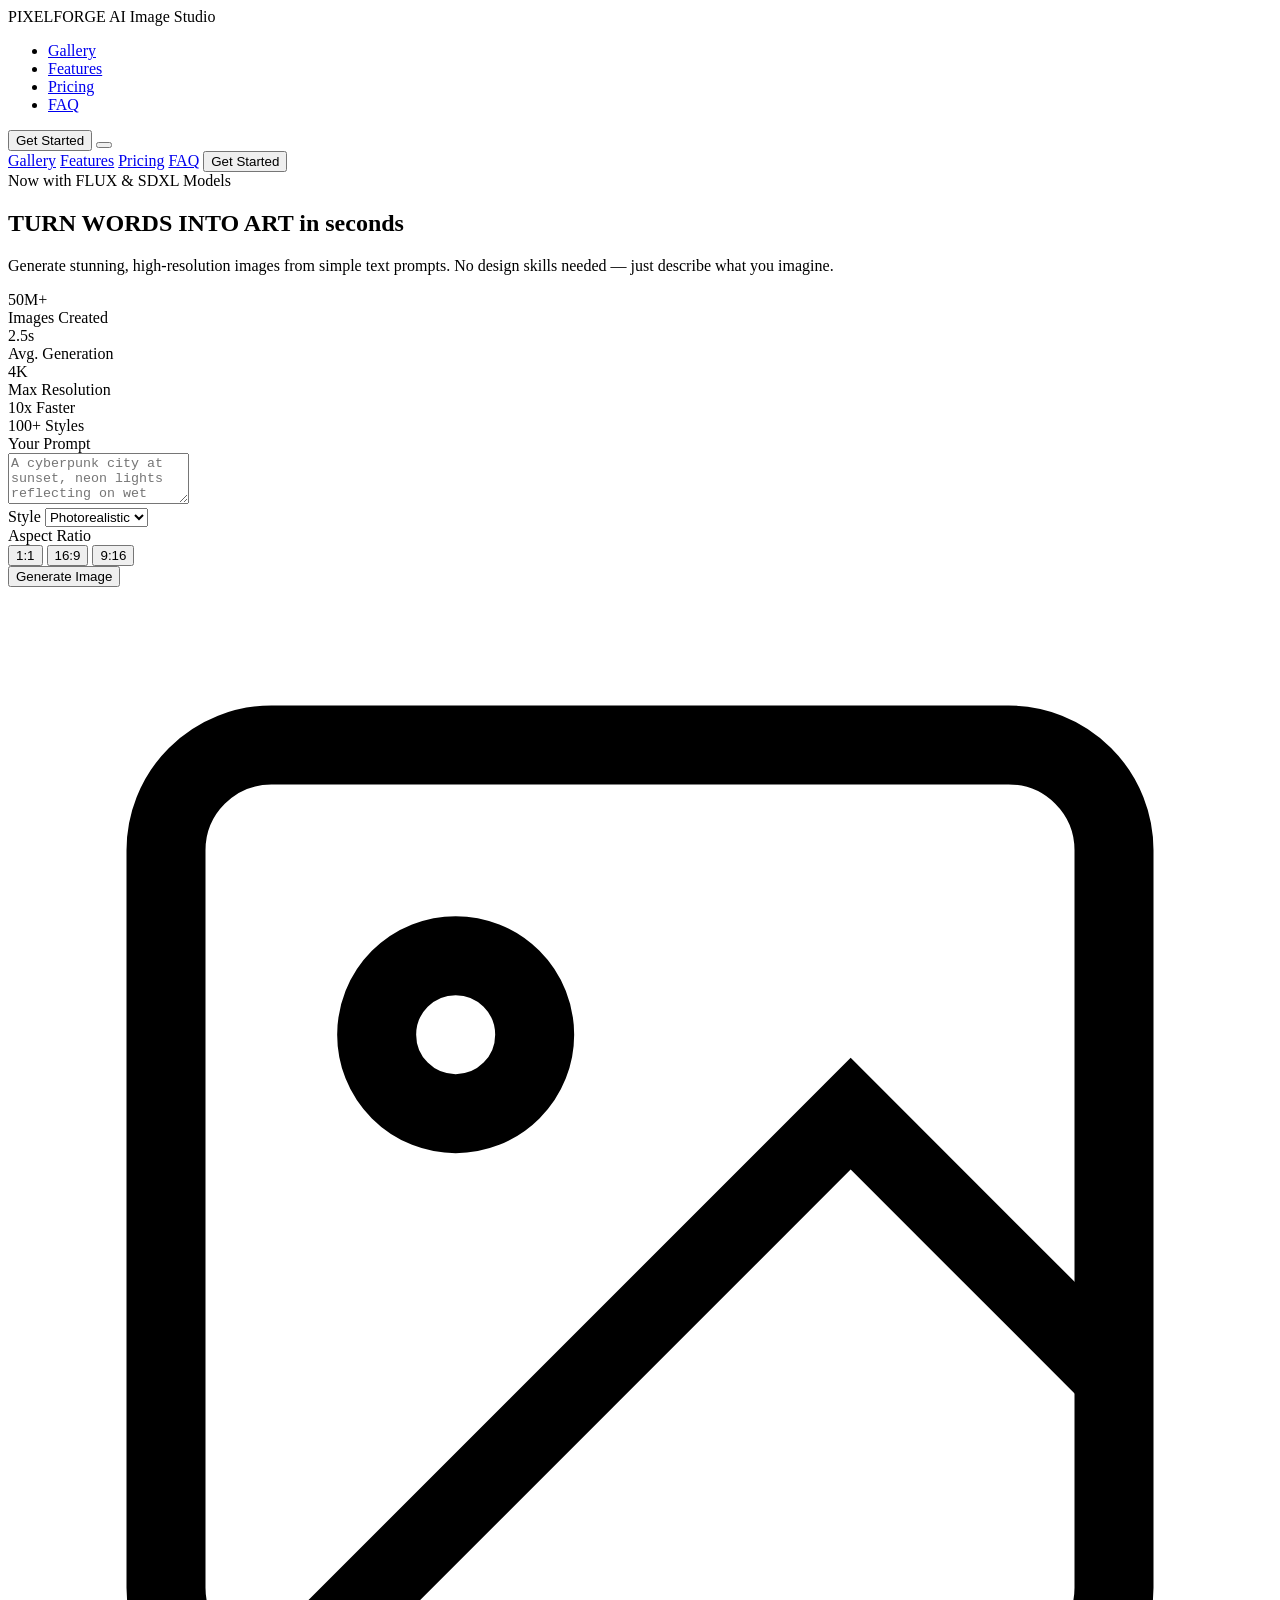
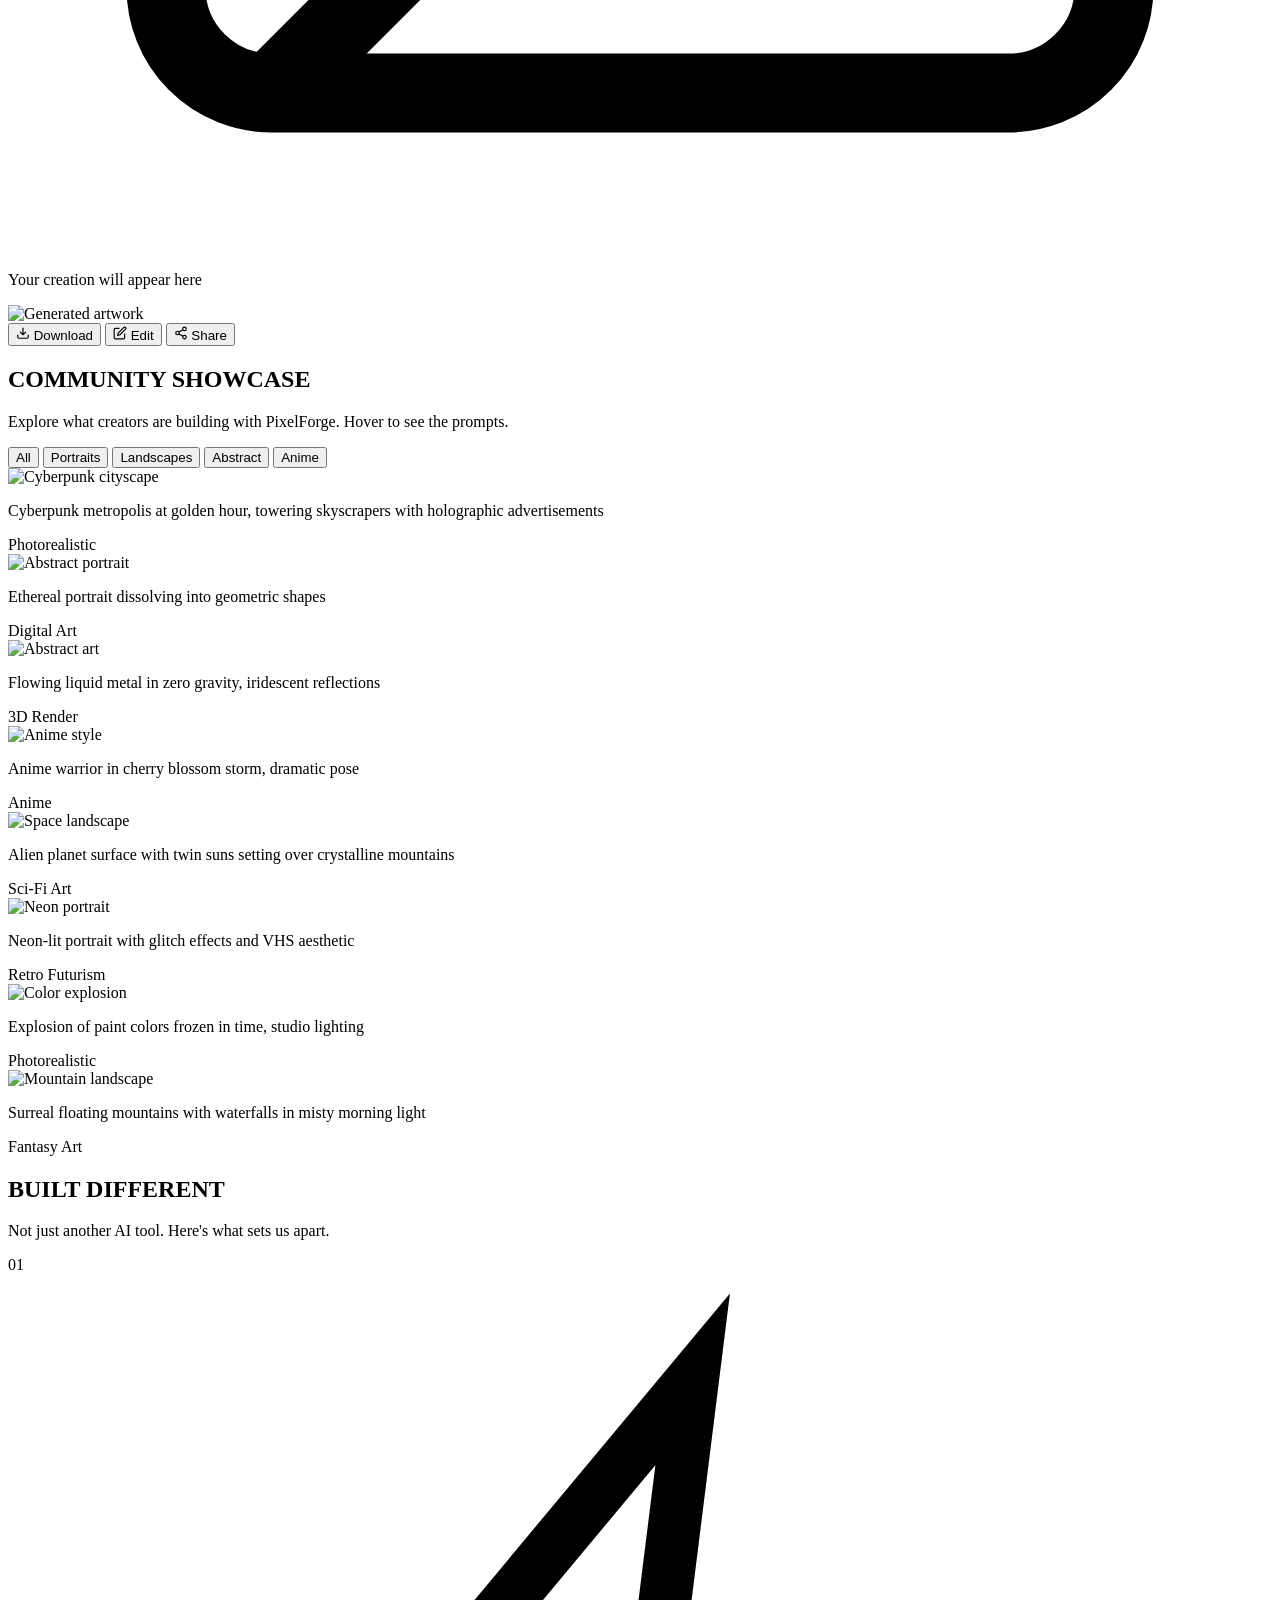
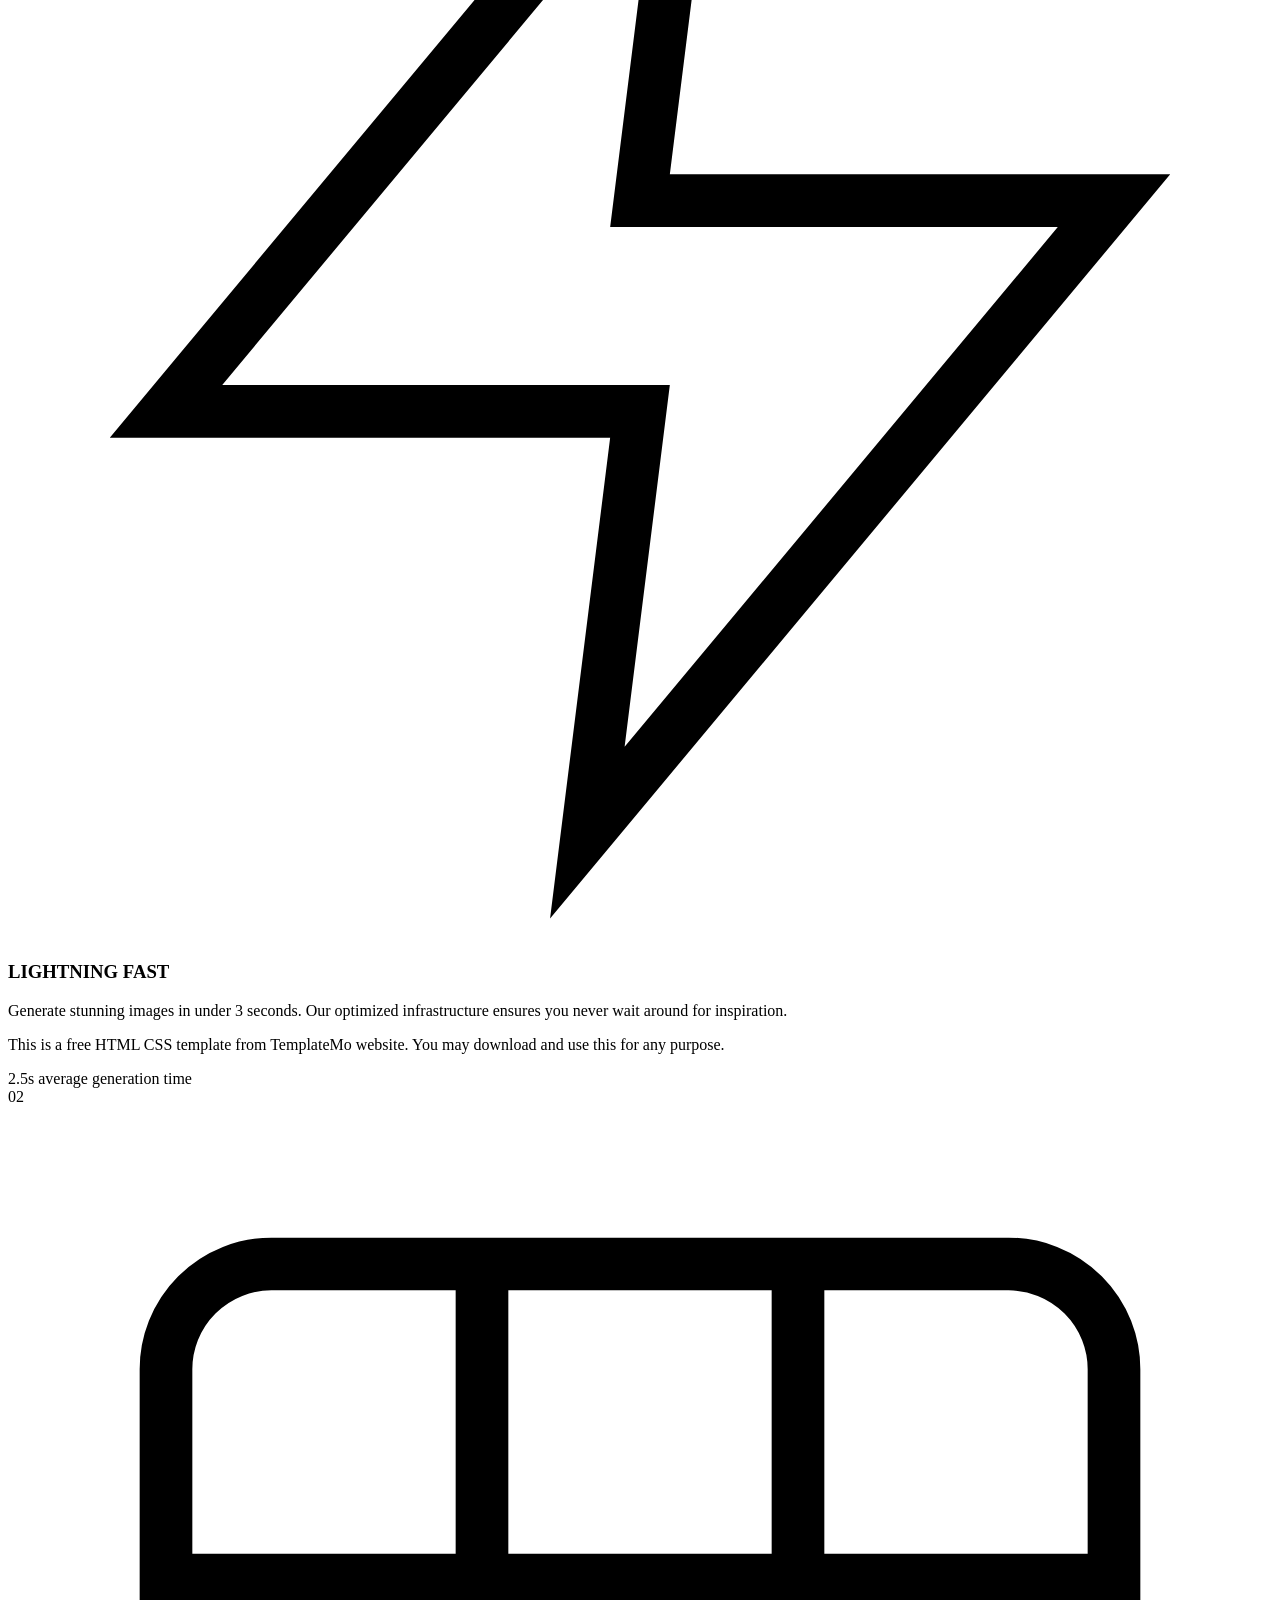
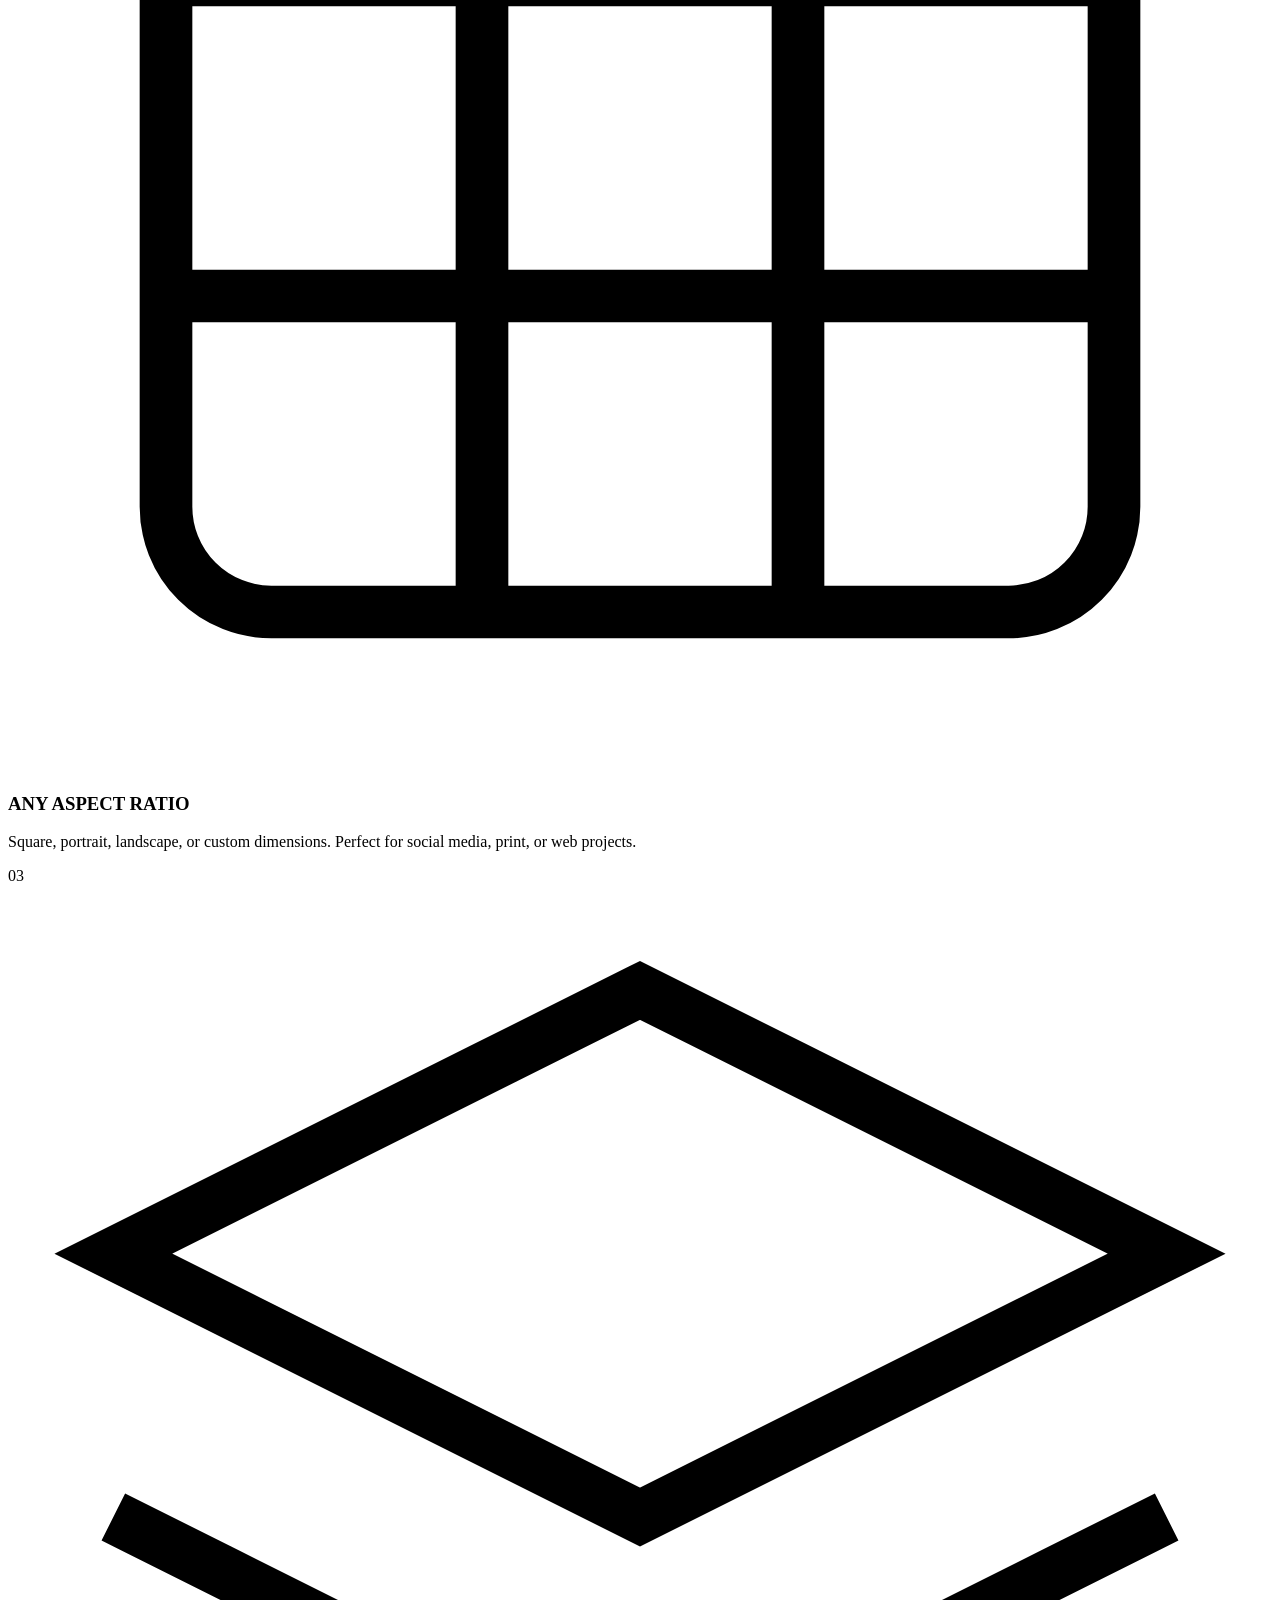
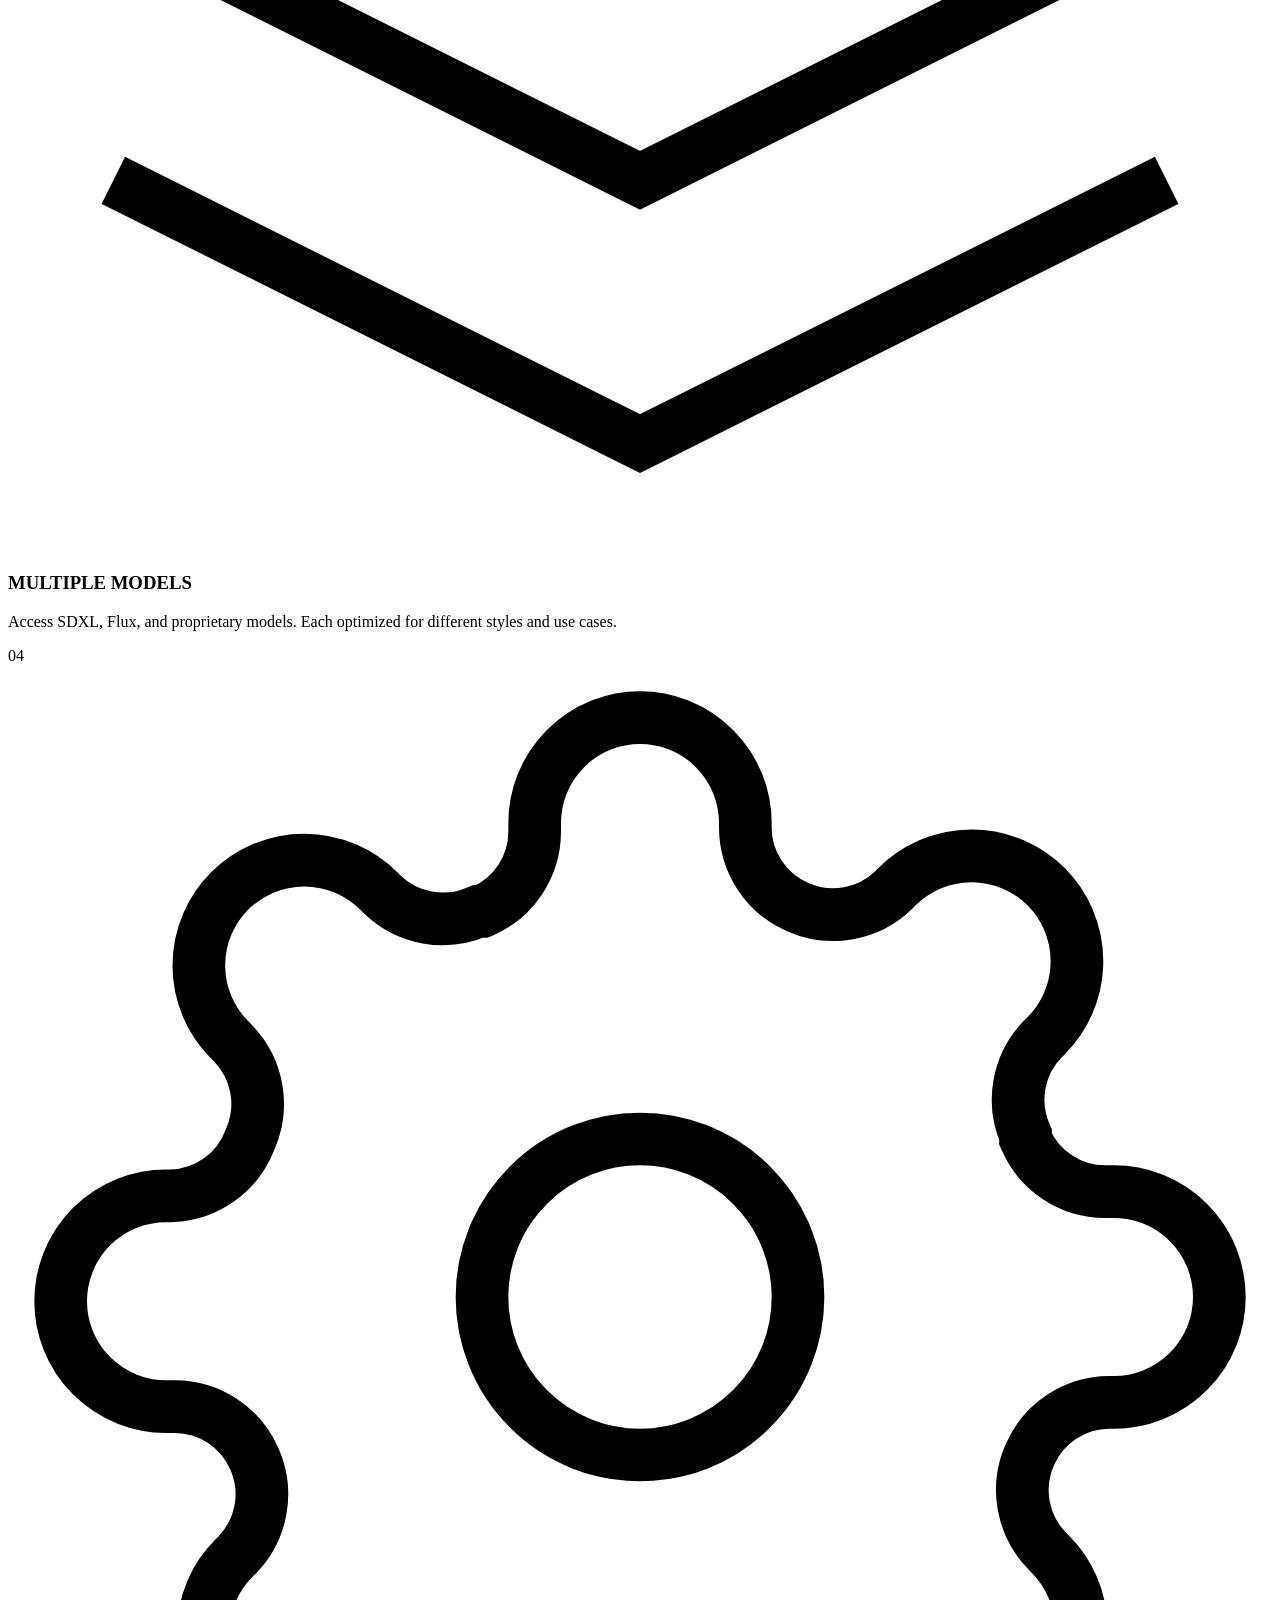
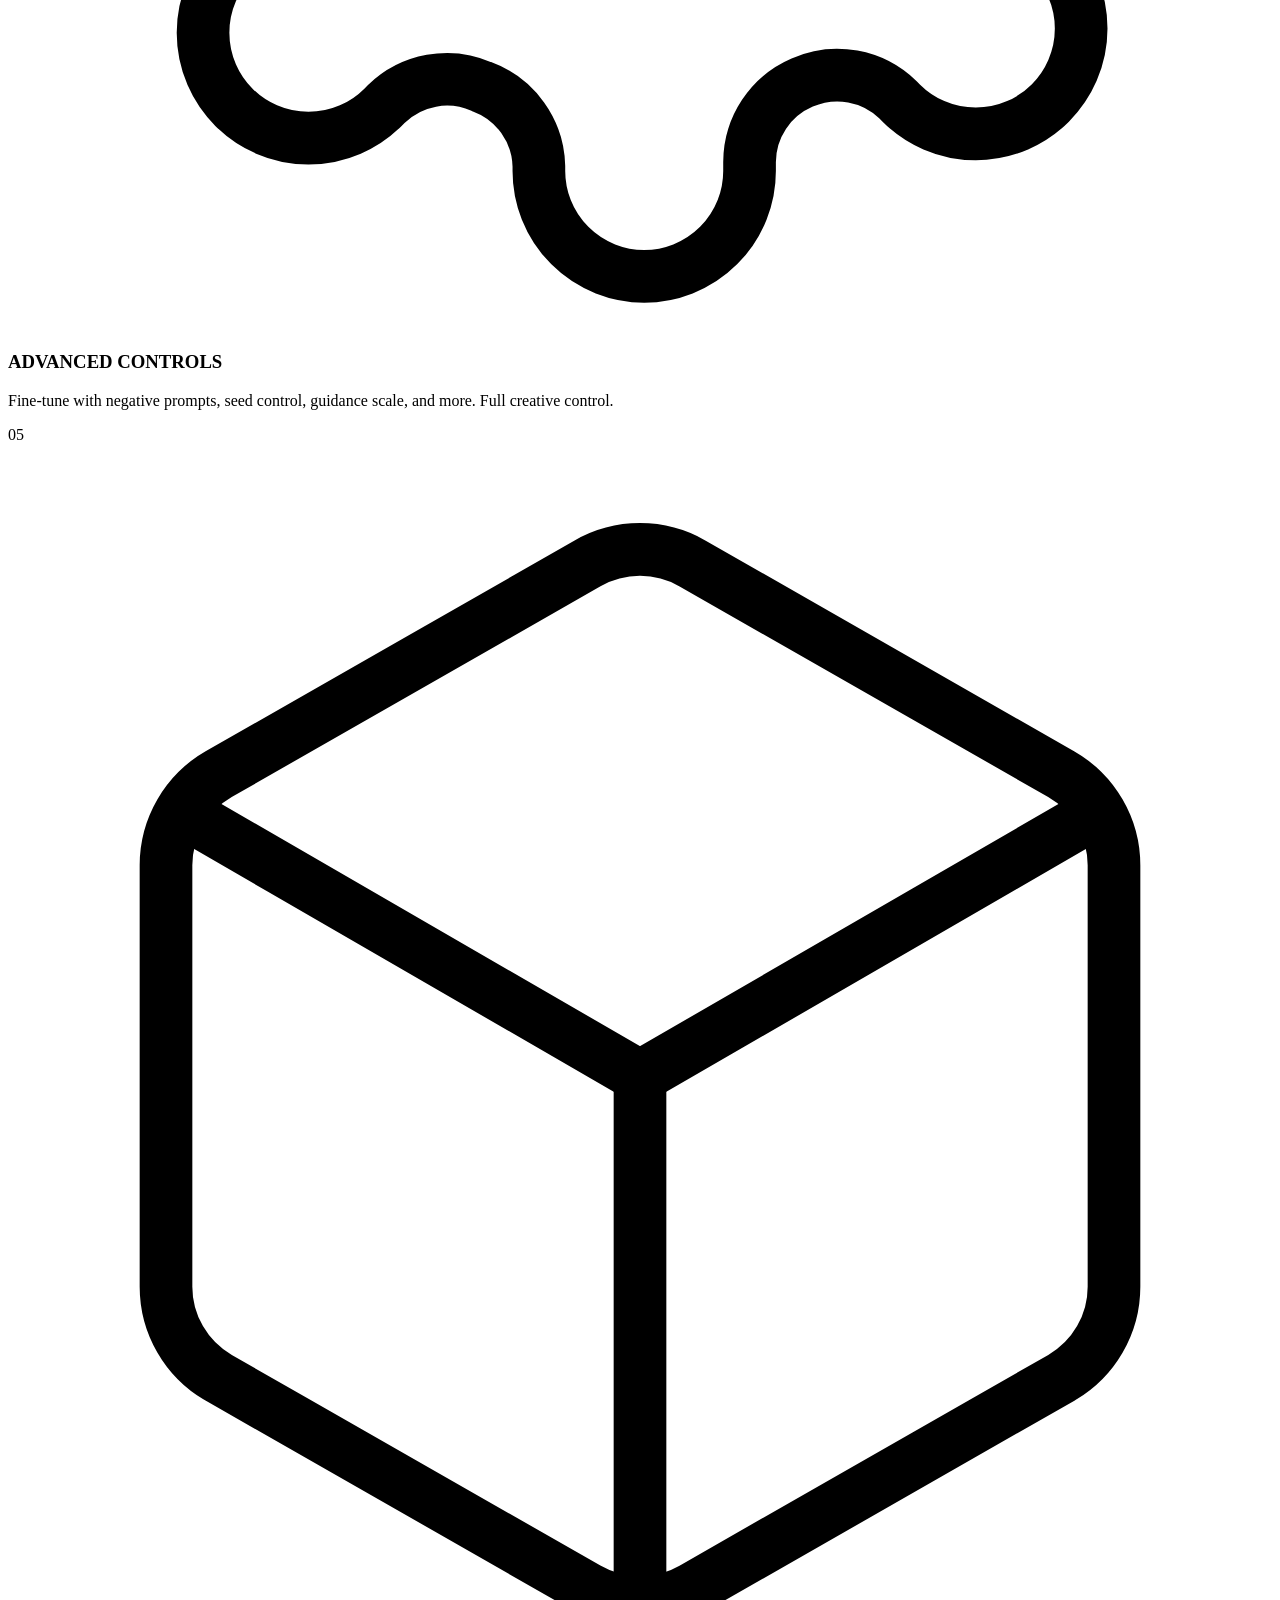
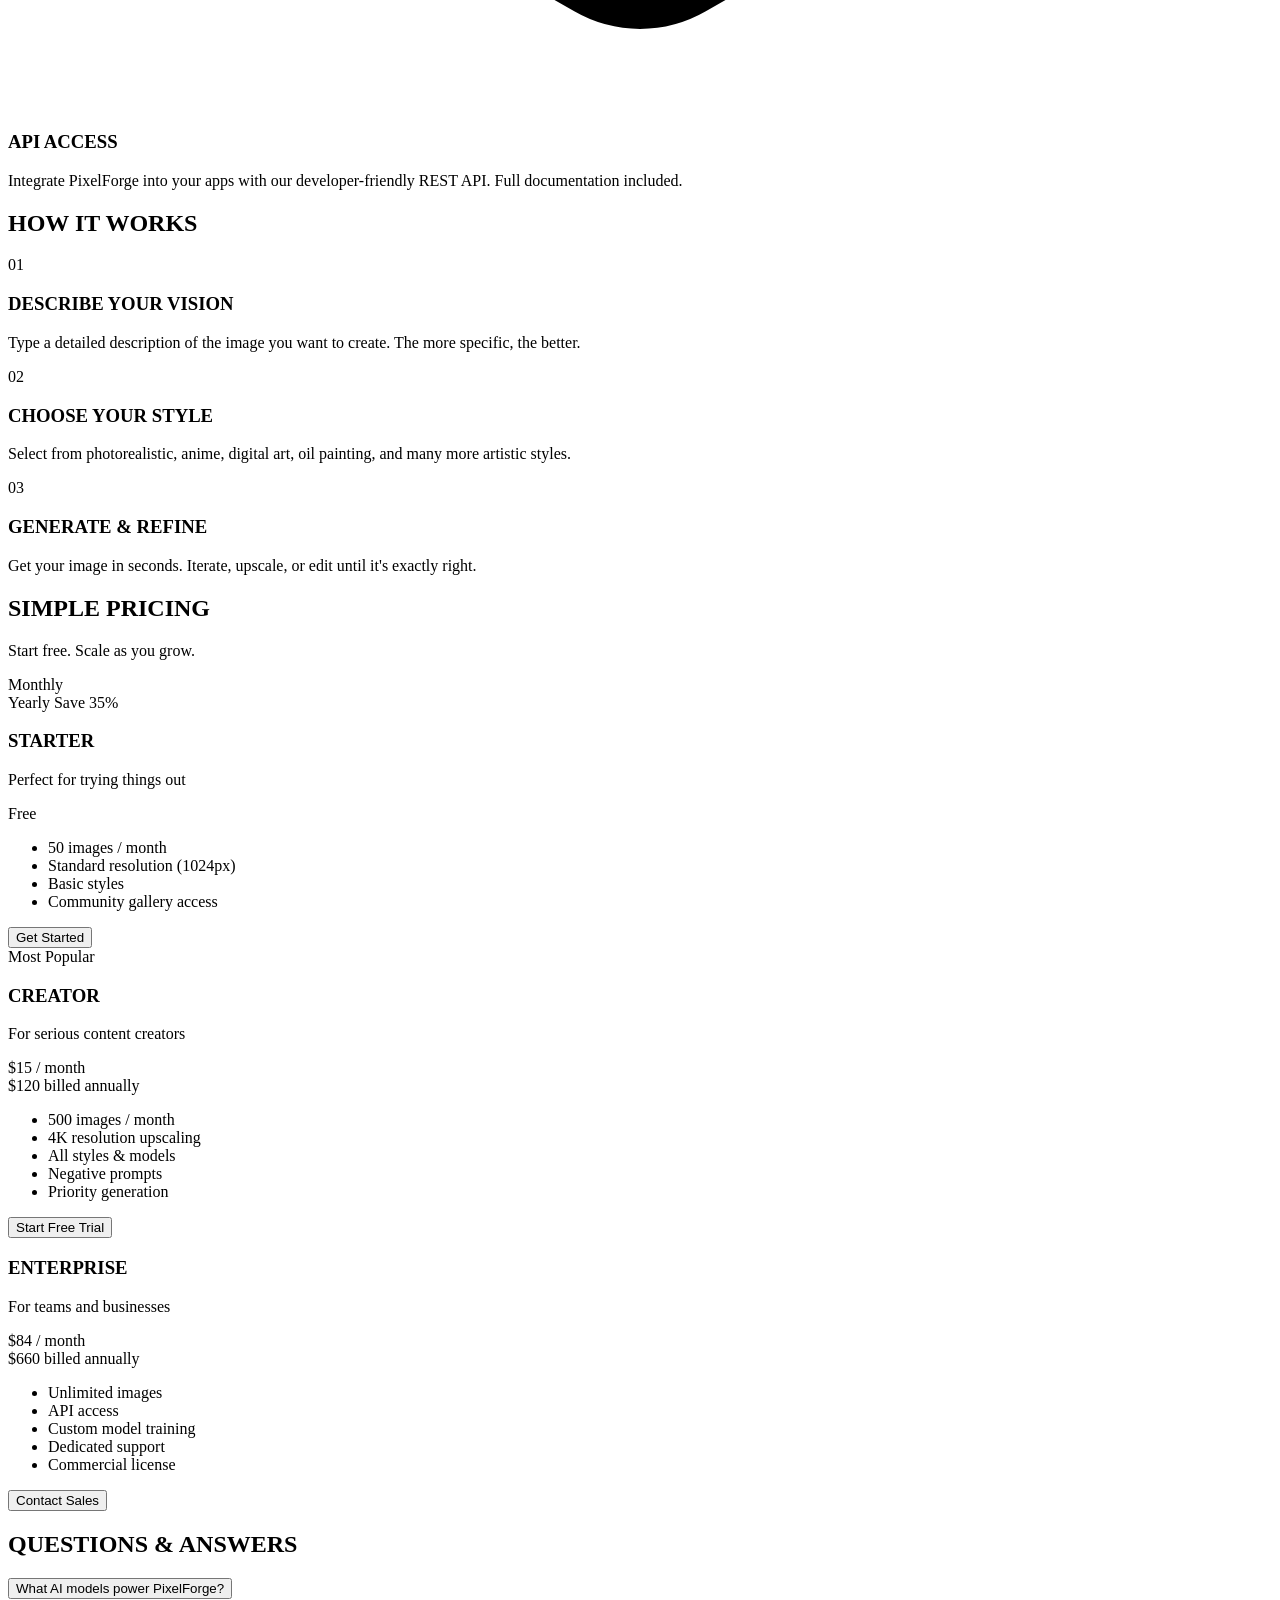
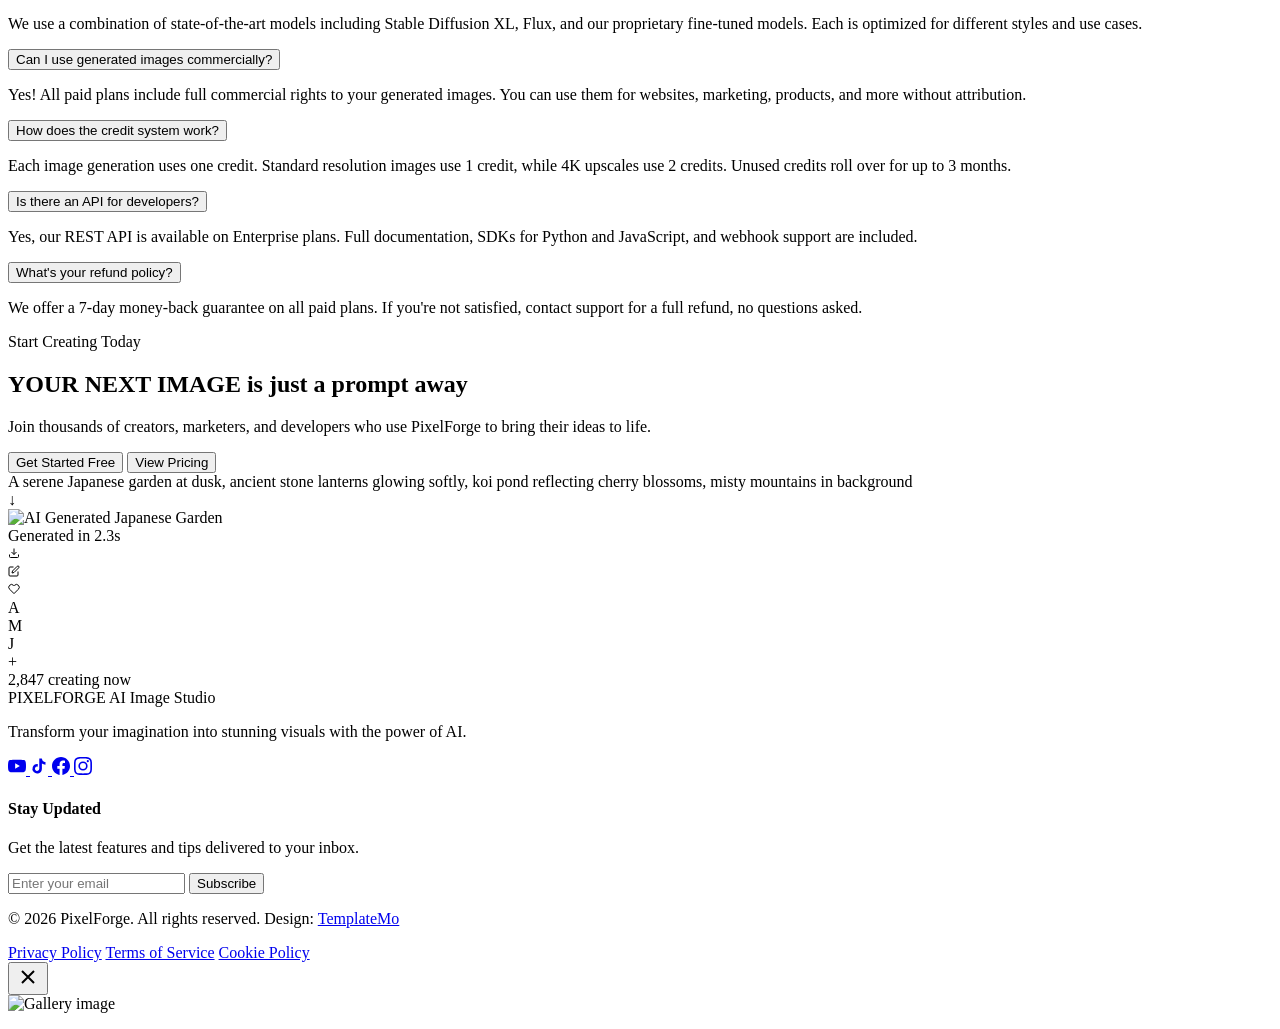
==== login/index.html @ a687678d "Add files via upload" ====
<!DOCTYPE html>
<html lang="en">
<head>
    <meta charset="UTF-8">
    <meta name="viewport" content="width=device-width, initial-scale=1.0">
    <title>PixelForge AI - Create Stunning Images from Text</title>
    <link rel="preconnect" href="https://fonts.googleapis.com">
    <link rel="preconnect" href="https://fonts.gstatic.com" crossorigin>
    <link href="https://fonts.googleapis.com/css2?family=Bebas+Neue&family=Space+Mono:wght@400;700&family=Outfit:wght@300;400;500;600&display=swap" rel="stylesheet">
    <link rel="stylesheet" href="templatemo-pixel-forge-style.css">
<!--

TemplateMo 617 Pixel Forge
https://templatemo.com/tm-617-pixel-forge

-->
</head>
<body>
    <!-- Ambient Glows -->
    <div class="ambient-glow glow-1"></div>
    <div class="ambient-glow glow-2"></div>
    <div class="ambient-glow glow-3"></div>

    <!-- Navigation -->
    <nav>
        <div class="nav-inner">
        <div class="logo">
            PIXELFORGE
            <span>AI Image Studio</span>
        </div>
        <ul class="nav-links">
            <li><a href="#gallery">Gallery</a></li>
            <li><a href="#features">Features</a></li>
            <li><a href="#pricing">Pricing</a></li>
            <li><a href="#faq">FAQ</a></li>
        </ul>
        <button class="nav-cta">Get Started</button>
        <button class="mobile-toggle" id="mobileToggle">
            <span></span>
            <span></span>
            <span></span>
        </button>
        </div>
        <div class="mobile-menu" id="mobileMenu">
            <a href="#gallery">Gallery</a>
            <a href="#features">Features</a>
            <a href="#pricing">Pricing</a>
            <a href="#faq">FAQ</a>
            <button class="nav-cta">Get Started</button>
        </div>
    </nav>

    <!-- Hero Section -->
    <section class="hero">
        <div class="hero-inner">
        <div class="hero-content">
            <div class="hero-badge">Now with FLUX & SDXL Models</div>
            <h1>
                <span class="line-1">TURN WORDS</span>
                <span class="line-2">INTO ART</span>
                <span class="line-3">in seconds</span>
            </h1>
            <p class="hero-desc">Generate stunning, high-resolution images from simple text prompts. No design skills needed — just describe what you imagine.</p>
            
            <div class="hero-stats">
                <div class="stat">
                    <div class="stat-value">50M+</div>
                    <div class="stat-label">Images Created</div>
                </div>
                <div class="stat">
                    <div class="stat-value">2.5s</div>
                    <div class="stat-label">Avg. Generation</div>
                </div>
                <div class="stat">
                    <div class="stat-value">4K</div>
                    <div class="stat-label">Max Resolution</div>
                </div>
            </div>
        </div>

        <div class="hero-demo">
            <div class="floating-badge badge-1">10x Faster</div>
            <div class="floating-badge badge-2">100+ Styles</div>
            
            <div class="demo-container">
                <div class="demo-header">
                    <div class="demo-dot"></div>
                    <div class="demo-dot"></div>
                    <div class="demo-dot"></div>
                </div>

                <div class="prompt-area">
                    <div class="prompt-label">Your Prompt</div>
                    <textarea class="prompt-input" rows="3" placeholder="A cyberpunk city at sunset, neon lights reflecting on wet streets, cinematic lighting..."></textarea>
                </div>

                <div class="demo-controls">
                    <div class="control-group">
                        <label class="control-label">Style</label>
                        <select class="control-select">
                            <option>Photorealistic</option>
                            <option>Digital Art</option>
                            <option>Anime</option>
                            <option>Oil Painting</option>
                            <option>3D Render</option>
                            <option>Watercolor</option>
                        </select>
                    </div>
                    <div class="control-group">
                        <label class="control-label">Aspect Ratio</label>
                        <div class="aspect-ratios">
                            <button class="aspect-btn active">1:1</button>
                            <button class="aspect-btn">16:9</button>
                            <button class="aspect-btn">9:16</button>
                        </div>
                    </div>
                </div>

                <button class="generate-btn" id="generateBtn">
                    <span class="btn-text">Generate Image</span>
                    <div class="loader"></div>
                </button>

                <div class="output-area">
                    <div class="output-placeholder" id="outputPlaceholder">
                        <svg viewBox="0 0 24 24" fill="none" stroke="currentColor" stroke-width="1.5">
                            <rect x="3" y="3" width="18" height="18" rx="2"/>
                            <circle cx="8.5" cy="8.5" r="1.5"/>
                            <path d="M21 15l-5-5L5 21"/>
                        </svg>
                        <p>Your creation will appear here</p>
                    </div>
                    <img class="generated-image" id="generatedImage" src="" alt="Generated artwork">
                    <div class="image-actions" id="imageActions">
                        <button class="action-btn">
                            <svg width="14" height="14" viewBox="0 0 24 24" fill="none" stroke="currentColor" stroke-width="2"><path d="M21 15v4a2 2 0 01-2 2H5a2 2 0 01-2-2v-4M7 10l5 5 5-5M12 15V3"/></svg>
                            Download
                        </button>
                        <button class="action-btn">
                            <svg width="14" height="14" viewBox="0 0 24 24" fill="none" stroke="currentColor" stroke-width="2"><path d="M11 4H4a2 2 0 00-2 2v14a2 2 0 002 2h14a2 2 0 002-2v-7M18.5 2.5a2.121 2.121 0 013 3L12 15l-4 1 1-4 9.5-9.5z"/></svg>
                            Edit
                        </button>
                        <button class="action-btn">
                            <svg width="14" height="14" viewBox="0 0 24 24" fill="none" stroke="currentColor" stroke-width="2"><circle cx="18" cy="5" r="3"/><circle cx="6" cy="12" r="3"/><circle cx="18" cy="19" r="3"/><path d="M8.59 13.51l6.83 3.98M15.41 6.51l-6.82 3.98"/></svg>
                            Share
                        </button>
                    </div>
                </div>
            </div>
        </div>
        </div>
    </section>

    <!-- Gallery Section -->
    <section class="gallery-section" id="gallery">
        <div class="gallery-inner">
        <div class="section-header">
            <div>
                <h2 class="section-title">COMMUNITY <span>SHOWCASE</span></h2>
                <p class="section-subtitle">Explore what creators are building with PixelForge. Hover to see the prompts.</p>
            </div>
            <div class="filter-tabs">
                <button class="filter-tab active" data-filter="all">All</button>
                <button class="filter-tab" data-filter="portrait">Portraits</button>
                <button class="filter-tab" data-filter="landscape">Landscapes</button>
                <button class="filter-tab" data-filter="abstract">Abstract</button>
                <button class="filter-tab" data-filter="anime">Anime</button>
            </div>
        </div>

        <div class="bento-gallery">
            <div class="gallery-item" data-category="landscape">
                <img src="images/tm-pixel-forge-01.jpg" alt="Cyberpunk cityscape">
                <div class="item-info">
                    <p class="item-prompt">Cyberpunk metropolis at golden hour, towering skyscrapers with holographic advertisements</p>
                    <span class="item-style">Photorealistic</span>
                </div>
            </div>
            <div class="gallery-item" data-category="portrait">
                <img src="images/tm-pixel-forge-02.jpg" alt="Abstract portrait">
                <div class="item-info">
                    <p class="item-prompt">Ethereal portrait dissolving into geometric shapes</p>
                    <span class="item-style">Digital Art</span>
                </div>
            </div>
            <div class="gallery-item" data-category="abstract">
                <img src="images/tm-pixel-forge-03.jpg" alt="Abstract art">
                <div class="item-info">
                    <p class="item-prompt">Flowing liquid metal in zero gravity, iridescent reflections</p>
                    <span class="item-style">3D Render</span>
                </div>
            </div>
            <div class="gallery-item" data-category="anime">
                <img src="images/tm-pixel-forge-04.jpg" alt="Anime style">
                <div class="item-info">
                    <p class="item-prompt">Anime warrior in cherry blossom storm, dramatic pose</p>
                    <span class="item-style">Anime</span>
                </div>
            </div>
            <div class="gallery-item" data-category="landscape">
                <img src="images/tm-pixel-forge-05.jpg" alt="Space landscape">
                <div class="item-info">
                    <p class="item-prompt">Alien planet surface with twin suns setting over crystalline mountains</p>
                    <span class="item-style">Sci-Fi Art</span>
                </div>
            </div>
            <div class="gallery-item" data-category="portrait">
                <img src="images/tm-pixel-forge-06.jpg" alt="Neon portrait">
                <div class="item-info">
                    <p class="item-prompt">Neon-lit portrait with glitch effects and VHS aesthetic</p>
                    <span class="item-style">Retro Futurism</span>
                </div>
            </div>
            <div class="gallery-item" data-category="abstract">
                <img src="images/tm-pixel-forge-07.jpg" alt="Color explosion">
                <div class="item-info">
                    <p class="item-prompt">Explosion of paint colors frozen in time, studio lighting</p>
                    <span class="item-style">Photorealistic</span>
                </div>
            </div>
            <div class="gallery-item" data-category="landscape">
                <img src="images/tm-pixel-forge-08.jpg" alt="Mountain landscape">
                <div class="item-info">
                    <p class="item-prompt">Surreal floating mountains with waterfalls in misty morning light</p>
                    <span class="item-style">Fantasy Art</span>
                </div>
            </div>
        </div>
        </div>
    </section>

    <!-- Features Section -->
    <section class="features-section" id="features">
        <div class="features-inner">
        <div class="features-header">
            <h2 class="section-title">BUILT <span>DIFFERENT</span></h2>
            <p class="section-subtitle">Not just another AI tool. Here's what sets us apart.</p>
        </div>

        <div class="features-grid">
            <div class="feature-card highlight">
                <span class="feature-number">01</span>
                <div class="feature-icon">
                    <svg viewBox="0 0 24 24" fill="none" stroke="currentColor"><polygon points="13 2 3 14 12 14 11 22 21 10 12 10 13 2"/></svg>
                </div>
                <h3 class="feature-title">LIGHTNING FAST</h3>
                <p class="feature-desc">Generate stunning images in under 3 seconds. Our optimized infrastructure ensures you never wait around for inspiration.</p>
                <p class="feature-desc">This is a free HTML CSS template from TemplateMo website. You may download and use this for any purpose.</p>
                <div class="feature-stat">
                    <span class="feature-stat-value">2.5s</span>
                    <span class="feature-stat-label">average generation time</span>
                </div>
            </div>

            <div class="feature-card">
                <span class="feature-number">02</span>
                <div class="feature-icon">
                    <svg viewBox="0 0 24 24" fill="none" stroke="currentColor"><rect x="3" y="3" width="18" height="18" rx="2"/><path d="M9 3v18M15 3v18M3 9h18M3 15h18"/></svg>
                </div>
                <h3 class="feature-title">ANY ASPECT RATIO</h3>
                <p class="feature-desc">Square, portrait, landscape, or custom dimensions. Perfect for social media, print, or web projects.</p>
            </div>

            <div class="feature-card">
                <span class="feature-number">03</span>
                <div class="feature-icon">
                    <svg viewBox="0 0 24 24" fill="none" stroke="currentColor"><path d="M12 2L2 7l10 5 10-5-10-5zM2 17l10 5 10-5M2 12l10 5 10-5"/></svg>
                </div>
                <h3 class="feature-title">MULTIPLE MODELS</h3>
                <p class="feature-desc">Access SDXL, Flux, and proprietary models. Each optimized for different styles and use cases.</p>
            </div>

            <div class="feature-card">
                <span class="feature-number">04</span>
                <div class="feature-icon">
                    <svg viewBox="0 0 24 24" fill="none" stroke="currentColor"><circle cx="12" cy="12" r="3"/><path d="M19.4 15a1.65 1.65 0 00.33 1.82l.06.06a2 2 0 010 2.83 2 2 0 01-2.83 0l-.06-.06a1.65 1.65 0 00-1.82-.33 1.65 1.65 0 00-1 1.51V21a2 2 0 01-2 2 2 2 0 01-2-2v-.09A1.65 1.65 0 009 19.4a1.65 1.65 0 00-1.82.33l-.06.06a2 2 0 01-2.83 0 2 2 0 010-2.83l.06-.06a1.65 1.65 0 00.33-1.82 1.65 1.65 0 00-1.51-1H3a2 2 0 01-2-2 2 2 0 012-2h.09A1.65 1.65 0 004.6 9a1.65 1.65 0 00-.33-1.82l-.06-.06a2 2 0 010-2.83 2 2 0 012.83 0l.06.06a1.65 1.65 0 001.82.33H9a1.65 1.65 0 001-1.51V3a2 2 0 012-2 2 2 0 012 2v.09a1.65 1.65 0 001 1.51 1.65 1.65 0 001.82-.33l.06-.06a2 2 0 012.83 0 2 2 0 010 2.83l-.06.06a1.65 1.65 0 00-.33 1.82V9a1.65 1.65 0 001.51 1H21a2 2 0 012 2 2 2 0 01-2 2h-.09a1.65 1.65 0 00-1.51 1z"/></svg>
                </div>
                <h3 class="feature-title">ADVANCED CONTROLS</h3>
                <p class="feature-desc">Fine-tune with negative prompts, seed control, guidance scale, and more. Full creative control.</p>
            </div>

            <div class="feature-card">
                <span class="feature-number">05</span>
                <div class="feature-icon">
                    <svg viewBox="0 0 24 24" fill="none" stroke="currentColor"><path d="M21 16V8a2 2 0 00-1-1.73l-7-4a2 2 0 00-2 0l-7 4A2 2 0 003 8v8a2 2 0 001 1.73l7 4a2 2 0 002 0l7-4A2 2 0 0021 16z"/><polyline points="3.27 6.96 12 12.01 20.73 6.96"/><line x1="12" y1="22.08" x2="12" y2="12"/></svg>
                </div>
                <h3 class="feature-title">API ACCESS</h3>
                <p class="feature-desc">Integrate PixelForge into your apps with our developer-friendly REST API. Full documentation included.</p>
            </div>
        </div>
        </div>
    </section>

    <!-- How It Works -->
    <section class="how-section">
        <div class="how-inner">
        <div class="features-header">
            <h2 class="section-title">HOW IT <span>WORKS</span></h2>
        </div>

        <div class="how-grid">
            <div class="how-step">
                <div class="step-number">01</div>
                <h3 class="step-title">DESCRIBE YOUR VISION</h3>
                <p class="step-desc">Type a detailed description of the image you want to create. The more specific, the better.</p>
            </div>
            <div class="how-step">
                <div class="step-number">02</div>
                <h3 class="step-title">CHOOSE YOUR STYLE</h3>
                <p class="step-desc">Select from photorealistic, anime, digital art, oil painting, and many more artistic styles.</p>
            </div>
            <div class="how-step">
                <div class="step-number">03</div>
                <h3 class="step-title">GENERATE & REFINE</h3>
                <p class="step-desc">Get your image in seconds. Iterate, upscale, or edit until it's exactly right.</p>
            </div>
        </div>
        </div>
    </section>

    <!-- Pricing Section -->
    <section class="pricing-section" id="pricing">
        <div class="pricing-inner">
        <div class="features-header">
            <h2 class="section-title">SIMPLE <span>PRICING</span></h2>
            <p class="section-subtitle">Start free. Scale as you grow.</p>
        </div>

        <div class="pricing-toggle">
            <span class="active">Monthly</span>
            <div class="toggle-switch" id="pricingToggle"></div>
            <span>Yearly</span>
            <span class="save-badge">Save 35%</span>
        </div>

        <div class="pricing-grid">
            <div class="price-card">
                <h3 class="plan-name">STARTER</h3>
                <p class="plan-desc">Perfect for trying things out</p>
                <div class="plan-price">
                    <span class="price-value">Free</span>
                </div>
                <ul class="plan-features">
                    <li>50 images / month</li>
                    <li>Standard resolution (1024px)</li>
                    <li>Basic styles</li>
                    <li>Community gallery access</li>
                </ul>
                <button class="plan-btn">Get Started</button>
            </div>

            <div class="price-card popular">
                <div class="popular-badge">Most Popular</div>
                <h3 class="plan-name">CREATOR</h3>
                <p class="plan-desc">For serious content creators</p>
                <div class="plan-price">
                    <span class="price-value" data-monthly="$15" data-yearly="$10">$15</span>
                    <span class="price-period">/ month</span>
                    <div class="price-yearly-total"><span>$120</span> billed annually</div>
                </div>
                <ul class="plan-features">
                    <li>500 images / month</li>
                    <li>4K resolution upscaling</li>
                    <li>All styles & models</li>
                    <li>Negative prompts</li>
                    <li>Priority generation</li>
                </ul>
                <button class="plan-btn">Start Free Trial</button>
            </div>

            <div class="price-card">
                <h3 class="plan-name">ENTERPRISE</h3>
                <p class="plan-desc">For teams and businesses</p>
                <div class="plan-price">
                    <span class="price-value" data-monthly="$84" data-yearly="$55">$84</span>
                    <span class="price-period">/ month</span>
                    <div class="price-yearly-total"><span>$660</span> billed annually</div>
                </div>
                <ul class="plan-features">
                    <li>Unlimited images</li>
                    <li>API access</li>
                    <li>Custom model training</li>
                    <li>Dedicated support</li>
                    <li>Commercial license</li>
                </ul>
                <button class="plan-btn">Contact Sales</button>
            </div>
        </div>
        </div>
    </section>

    <!-- FAQ Section -->
    <section class="faq-section" id="faq">
        <div class="features-header">
            <h2 class="section-title">QUESTIONS & <span>ANSWERS</span></h2>
        </div>

        <div class="faq-list">
            <div class="faq-item">
                <button class="faq-question">What AI models power PixelForge?</button>
                <div class="faq-answer">
                    <p>We use a combination of state-of-the-art models including Stable Diffusion XL, Flux, and our proprietary fine-tuned models. Each is optimized for different styles and use cases.</p>
                </div>
            </div>
            <div class="faq-item">
                <button class="faq-question">Can I use generated images commercially?</button>
                <div class="faq-answer">
                    <p>Yes! All paid plans include full commercial rights to your generated images. You can use them for websites, marketing, products, and more without attribution.</p>
                </div>
            </div>
            <div class="faq-item">
                <button class="faq-question">How does the credit system work?</button>
                <div class="faq-answer">
                    <p>Each image generation uses one credit. Standard resolution images use 1 credit, while 4K upscales use 2 credits. Unused credits roll over for up to 3 months.</p>
                </div>
            </div>
            <div class="faq-item">
                <button class="faq-question">Is there an API for developers?</button>
                <div class="faq-answer">
                    <p>Yes, our REST API is available on Enterprise plans. Full documentation, SDKs for Python and JavaScript, and webhook support are included.</p>
                </div>
            </div>
            <div class="faq-item">
                <button class="faq-question">What's your refund policy?</button>
                <div class="faq-answer">
                    <p>We offer a 7-day money-back guarantee on all paid plans. If you're not satisfied, contact support for a full refund, no questions asked.</p>
                </div>
            </div>
        </div>
    </section>

    <!-- CTA Section -->
    <section class="cta-section">
        <div class="cta-box">
            <div class="cta-content">
                <div class="cta-eyebrow">Start Creating Today</div>
                <h2 class="cta-title">
                    YOUR NEXT IMAGE
                    <span>is just a prompt away</span>
                </h2>
                <p class="cta-desc">Join thousands of creators, marketers, and developers who use PixelForge to bring their ideas to life.</p>
                <div class="cta-buttons">
                    <button class="cta-btn-primary">Get Started Free</button>
                    <button class="cta-btn-secondary">View Pricing</button>
                </div>
            </div>
            <div class="cta-visual">
                <div class="cta-demo-card">
                    <div class="cta-demo-prompt">A serene Japanese garden at dusk, ancient stone lanterns glowing softly, koi pond reflecting cherry blossoms, misty mountains in background</div>
                    <div class="cta-demo-arrow">↓</div>
                    <div class="cta-demo-result">
                        <img src="images/tm-pixel-forge-09.jpg" alt="AI Generated Japanese Garden">
                    </div>
                    <div class="cta-demo-meta">
                        <div class="cta-demo-time">Generated in <span>2.3s</span></div>
                        <div class="cta-demo-actions">
                            <div class="cta-demo-action">
                                <svg width="12" height="12" viewBox="0 0 24 24" fill="none" stroke="currentColor" stroke-width="2"><path d="M21 15v4a2 2 0 01-2 2H5a2 2 0 01-2-2v-4M7 10l5 5 5-5M12 15V3"/></svg>
                            </div>
                            <div class="cta-demo-action">
                                <svg width="12" height="12" viewBox="0 0 24 24" fill="none" stroke="currentColor" stroke-width="2"><path d="M11 4H4a2 2 0 00-2 2v14a2 2 0 002 2h14a2 2 0 002-2v-7M18.5 2.5a2.121 2.121 0 013 3L12 15l-4 1 1-4 9.5-9.5z"/></svg>
                            </div>
                            <div class="cta-demo-action">
                                <svg width="12" height="12" viewBox="0 0 24 24" fill="none" stroke="currentColor" stroke-width="2"><path d="M20.84 4.61a5.5 5.5 0 00-7.78 0L12 5.67l-1.06-1.06a5.5 5.5 0 00-7.78 7.78l1.06 1.06L12 21.23l7.78-7.78 1.06-1.06a5.5 5.5 0 000-7.78z"/></svg>
                            </div>
                        </div>
                    </div>
                </div>
                <div class="cta-users">
                    <div class="cta-user-avatars">
                        <div class="cta-user-avatar">A</div>
                        <div class="cta-user-avatar">M</div>
                        <div class="cta-user-avatar">J</div>
                        <div class="cta-user-avatar">+</div>
                    </div>
                    <div class="cta-user-count"><span>2,847</span> creating now</div>
                </div>
            </div>
        </div>
    </section>

    <!-- Footer -->
    <footer>
        <div class="footer-inner">
        <div class="footer-grid">
            <div class="footer-brand">
                <div class="logo">
                    PIXELFORGE
                    <span>AI Image Studio</span>
                </div>
                <p class="footer-desc">Transform your imagination into stunning visuals with the power of AI.</p>
                <div class="social-links">
                    <a href="#" class="social-link" title="YouTube">
                        <svg width="18" height="18" viewBox="0 0 24 24" fill="currentColor"><path d="M23.498 6.186a3.016 3.016 0 0 0-2.122-2.136C19.505 3.545 12 3.545 12 3.545s-7.505 0-9.377.505A3.017 3.017 0 0 0 .502 6.186C0 8.07 0 12 0 12s0 3.93.502 5.814a3.016 3.016 0 0 0 2.122 2.136c1.871.505 9.376.505 9.376.505s7.505 0 9.377-.505a3.015 3.015 0 0 0 2.122-2.136C24 15.93 24 12 24 12s0-3.93-.502-5.814zM9.545 15.568V8.432L15.818 12l-6.273 3.568z"/></svg>
                    </a>
                    <a href="#" class="social-link" title="TikTok">
                        <svg width="18" height="18" viewBox="0 0 24 24" fill="currentColor"><path d="M19.59 6.69a4.83 4.83 0 0 1-3.77-4.25V2h-3.45v13.67a2.89 2.89 0 0 1-5.2 1.74 2.89 2.89 0 0 1 2.31-4.64 2.93 2.93 0 0 1 .88.13V9.4a6.84 6.84 0 0 0-1-.05A6.33 6.33 0 0 0 5 20.1a6.34 6.34 0 0 0 10.86-4.43v-7a8.16 8.16 0 0 0 4.77 1.52v-3.4a4.85 4.85 0 0 1-1-.1z"/></svg>
                    </a>
                    <a href="#" class="social-link" title="Facebook">
                        <svg width="18" height="18" viewBox="0 0 24 24" fill="currentColor"><path d="M24 12.073c0-6.627-5.373-12-12-12s-12 5.373-12 12c0 5.99 4.388 10.954 10.125 11.854v-8.385H7.078v-3.47h3.047V9.43c0-3.007 1.792-4.669 4.533-4.669 1.312 0 2.686.235 2.686.235v2.953H15.83c-1.491 0-1.956.925-1.956 1.874v2.25h3.328l-.532 3.47h-2.796v8.385C19.612 23.027 24 18.062 24 12.073z"/></svg>
                    </a>
                    <a href="#" class="social-link" title="Instagram">
                        <svg width="18" height="18" viewBox="0 0 24 24" fill="currentColor"><path d="M12 2.163c3.204 0 3.584.012 4.85.07 3.252.148 4.771 1.691 4.919 4.919.058 1.265.069 1.645.069 4.849 0 3.205-.012 3.584-.069 4.849-.149 3.225-1.664 4.771-4.919 4.919-1.266.058-1.644.07-4.85.07-3.204 0-3.584-.012-4.849-.07-3.26-.149-4.771-1.699-4.919-4.92-.058-1.265-.07-1.644-.07-4.849 0-3.204.013-3.583.07-4.849.149-3.227 1.664-4.771 4.919-4.919 1.266-.057 1.645-.069 4.849-.069zM12 0C8.741 0 8.333.014 7.053.072 2.695.272.273 2.69.073 7.052.014 8.333 0 8.741 0 12c0 3.259.014 3.668.072 4.948.2 4.358 2.618 6.78 6.98 6.98C8.333 23.986 8.741 24 12 24c3.259 0 3.668-.014 4.948-.072 4.354-.2 6.782-2.618 6.979-6.98.059-1.28.073-1.689.073-4.948 0-3.259-.014-3.667-.072-4.947-.196-4.354-2.617-6.78-6.979-6.98C15.668.014 15.259 0 12 0zm0 5.838a6.162 6.162 0 1 0 0 12.324 6.162 6.162 0 0 0 0-12.324zM12 16a4 4 0 1 1 0-8 4 4 0 0 1 0 8zm6.406-11.845a1.44 1.44 0 1 0 0 2.881 1.44 1.44 0 0 0 0-2.881z"/></svg>
                    </a>
                </div>
            </div>

            <div class="footer-subscribe">
                <h4>Stay Updated</h4>
                <p class="subscribe-desc">Get the latest features and tips delivered to your inbox.</p>
                <div class="subscribe-form">
                    <input type="email" class="subscribe-input" placeholder="Enter your email">
                    <button class="subscribe-btn">Subscribe</button>
                </div>
            </div>
        </div>

        <div class="footer-bottom">
            <p class="copyright">© 2026 PixelForge. All rights reserved. Design: <a href="https://templatemo.com" target="_blank" rel="nofollow">TemplateMo</a></p>
            <div class="footer-legal">
                <a href="#">Privacy Policy</a>
                <a href="#">Terms of Service</a>
                <a href="#">Cookie Policy</a>
            </div>
        </div>
        </div>
    </footer>

    <!-- Gallery Popup -->
    <div class="gallery-popup" id="galleryPopup">
        <div class="popup-overlay"></div>
        <div class="popup-content">
            <button class="popup-close" id="popupClose">
                <svg width="24" height="24" viewBox="0 0 24 24" fill="none" stroke="currentColor" stroke-width="2"><path d="M18 6L6 18M6 6l12 12"/></svg>
            </button>
            <div class="popup-image-container">
                <img class="popup-image" id="popupImage" src="" alt="Gallery image">
            </div>
            <div class="popup-info">
                <p class="popup-prompt" id="popupPrompt"></p>
                <span class="popup-style" id="popupStyle"></span>
            </div>
        </div>
    </div>

    <script src="templatemo-pixel-script.js"></script>
</body>
</html>
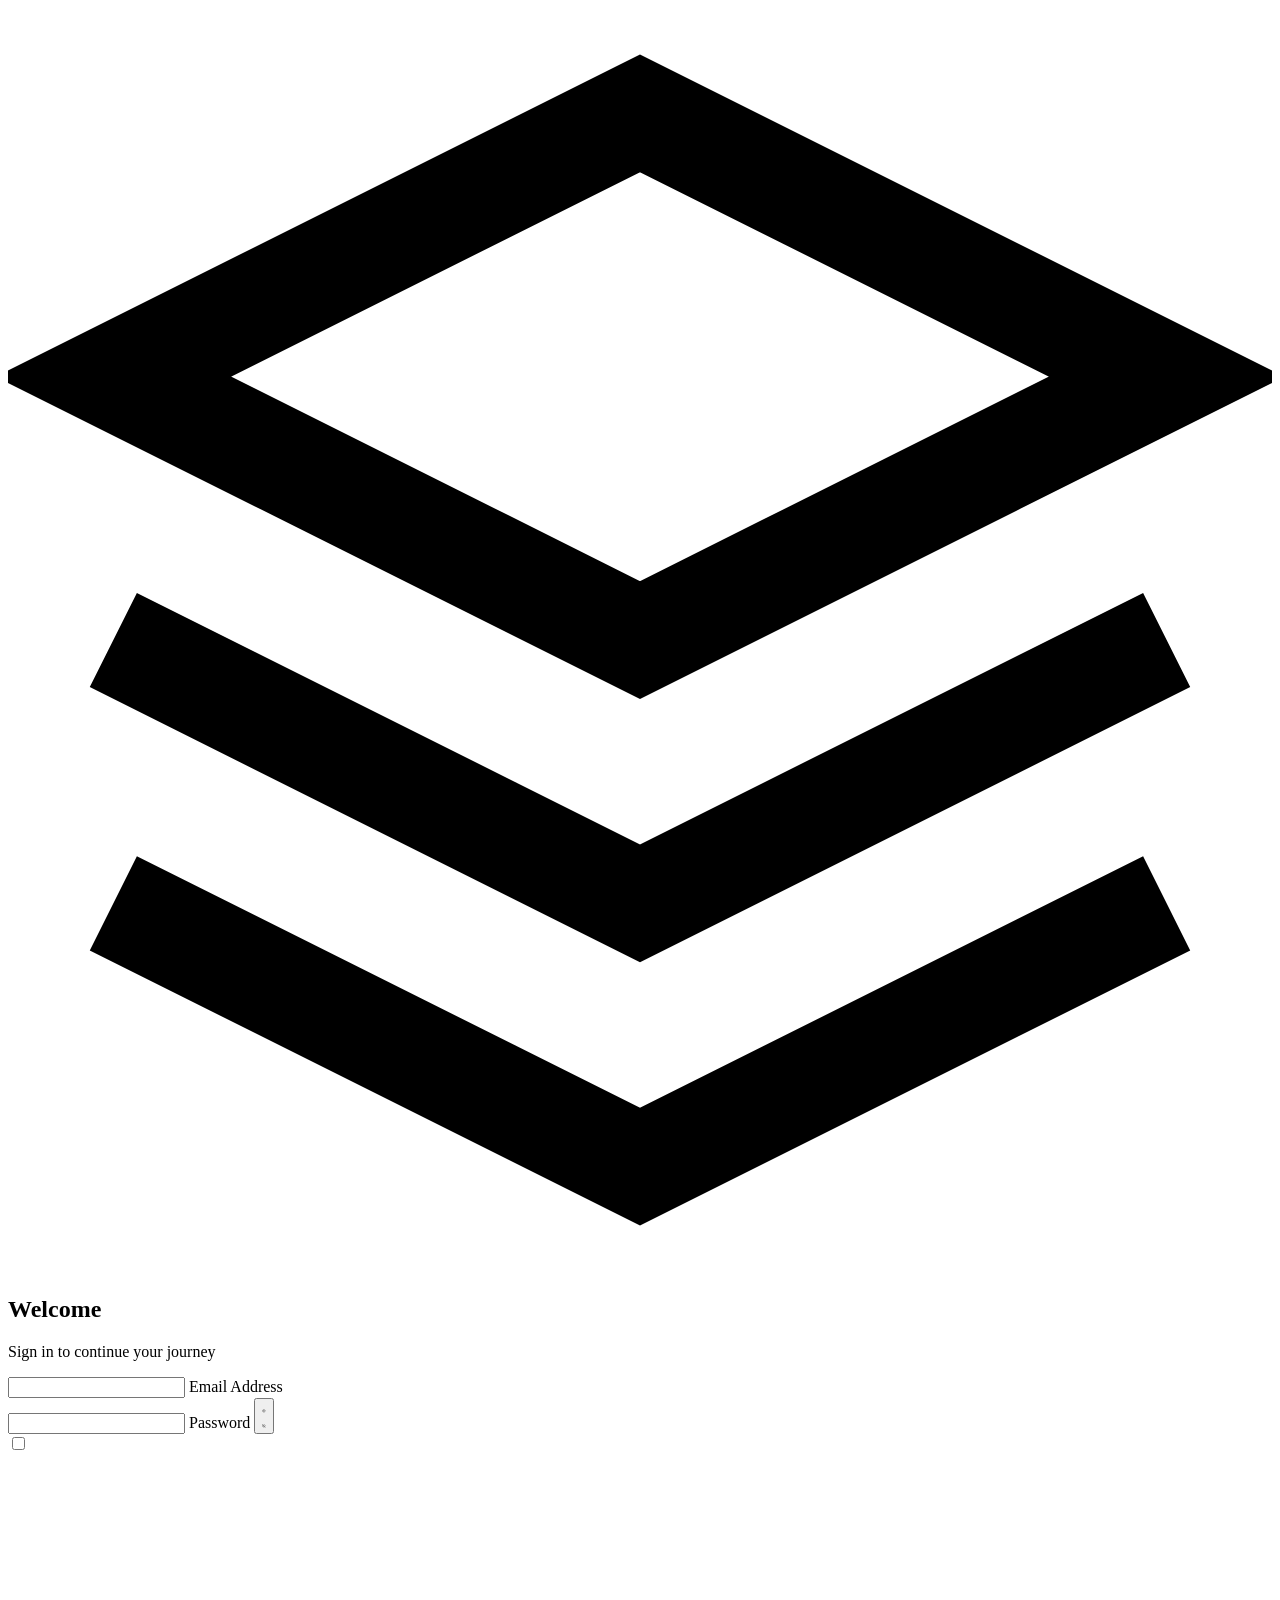
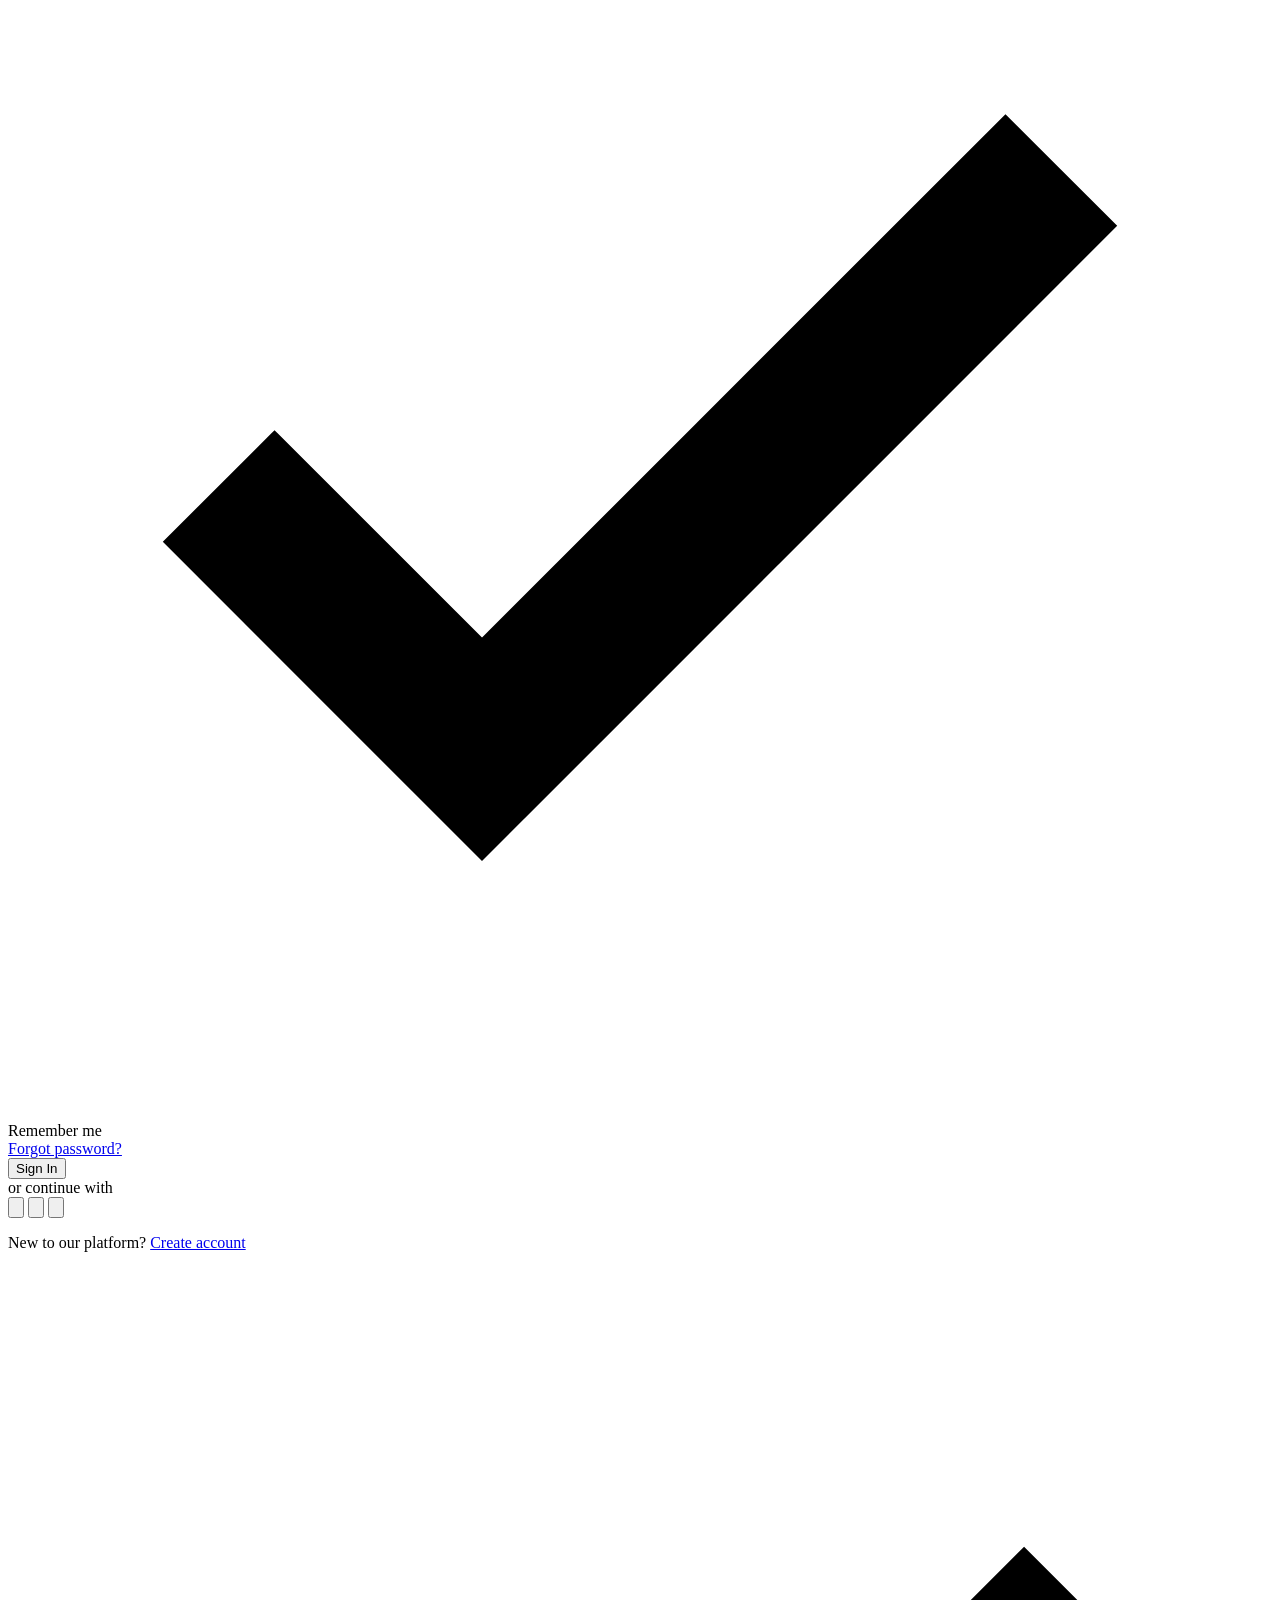
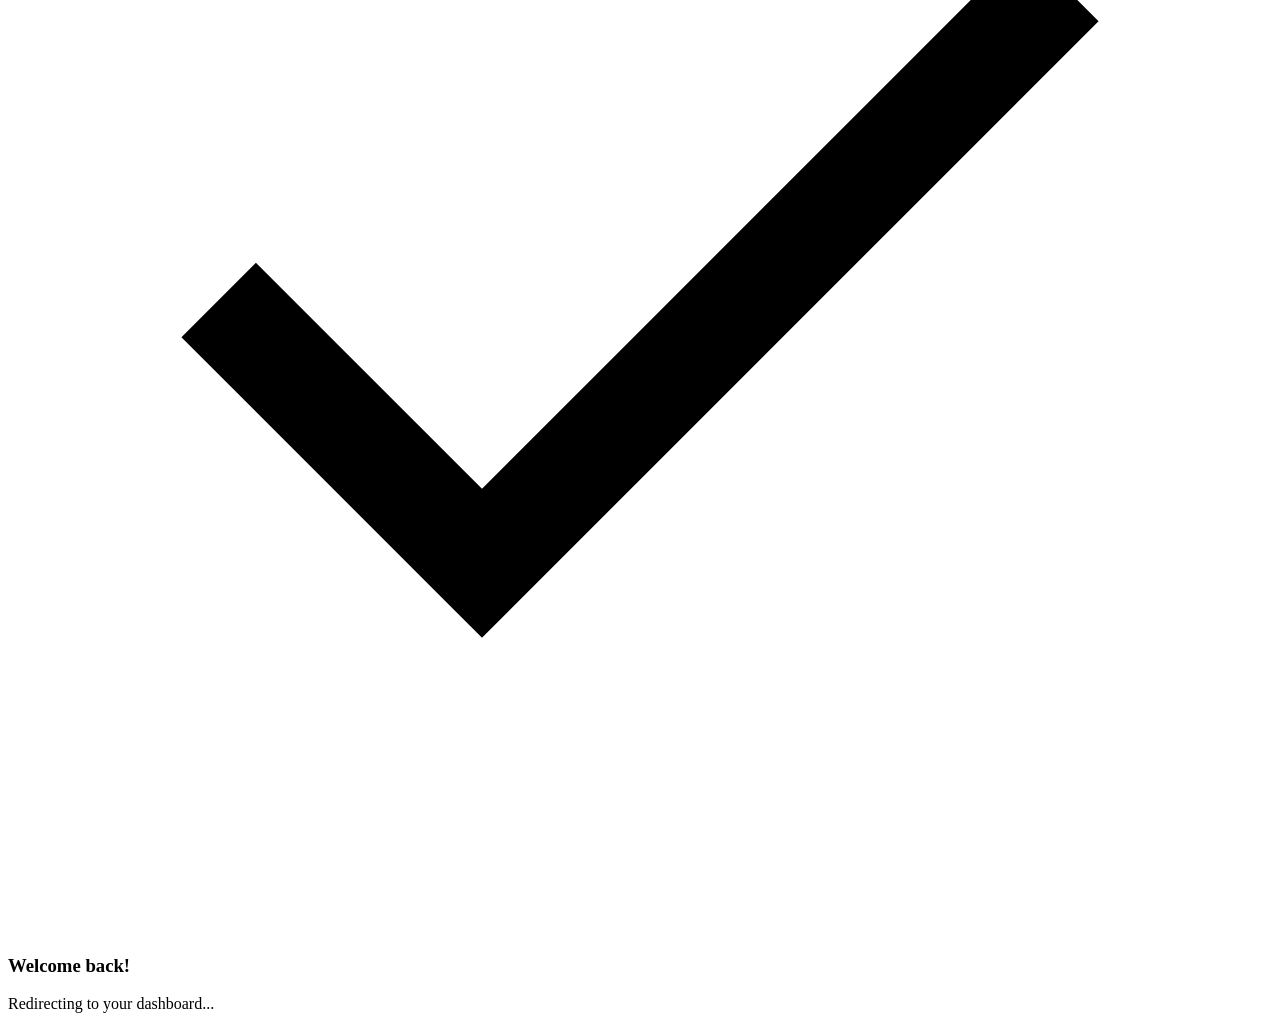
==== commit 87abfe46: "Create index.html" ====
--- a/login/index.html
+++ b/login/index.html
@@ -3,546 +3,160 @@
 <head>
     <meta charset="UTF-8">
     <meta name="viewport" content="width=device-width, initial-scale=1.0">
-    <title>PixelForge AI - Create Stunning Images from Text</title>
-    <link rel="preconnect" href="https://fonts.googleapis.com">
-    <link rel="preconnect" href="https://fonts.gstatic.com" crossorigin>
-    <link href="https://fonts.googleapis.com/css2?family=Bebas+Neue&family=Space+Mono:wght@400;700&family=Outfit:wght@300;400;500;600&display=swap" rel="stylesheet">
-    <link rel="stylesheet" href="templatemo-pixel-forge-style.css">
-<!--
-
-TemplateMo 617 Pixel Forge
-https://templatemo.com/tm-617-pixel-forge
-
--->
+    <title>Gradient Wave Login Form</title>
+    <link rel="stylesheet" href="style.css">
 </head>
 <body>
-    <!-- Ambient Glows -->
-    <div class="ambient-glow glow-1"></div>
-    <div class="ambient-glow glow-2"></div>
-    <div class="ambient-glow glow-3"></div>
+    <div class="wave-container">
+        <div class="wave wave-1"></div>
+        <div class="wave wave-2"></div>
+        <div class="wave wave-3"></div>
+        <div class="wave wave-4"></div>
+    </div>
 
-    <!-- Navigation -->
-    <nav>
-        <div class="nav-inner">
-        <div class="logo">
-            PIXELFORGE
-            <span>AI Image Studio</span>
-        </div>
-        <ul class="nav-links">
-            <li><a href="#gallery">Gallery</a></li>
-            <li><a href="#features">Features</a></li>
-            <li><a href="#pricing">Pricing</a></li>
-            <li><a href="#faq">FAQ</a></li>
-        </ul>
-        <button class="nav-cta">Get Started</button>
-        <button class="mobile-toggle" id="mobileToggle">
-            <span></span>
-            <span></span>
-            <span></span>
-        </button>
-        </div>
-        <div class="mobile-menu" id="mobileMenu">
-            <a href="#gallery">Gallery</a>
-            <a href="#features">Features</a>
-            <a href="#pricing">Pricing</a>
-            <a href="#faq">FAQ</a>
-            <button class="nav-cta">Get Started</button>
-        </div>
-    </nav>
+    <div class="gradient-particles">
+        <div class="particle"></div>
+        <div class="particle"></div>
+        <div class="particle"></div>
+        <div class="particle"></div>
+        <div class="particle"></div>
+        <div class="particle"></div>
+    </div>
 
-    <!-- Hero Section -->
-    <section class="hero">
-        <div class="hero-inner">
-        <div class="hero-content">
-            <div class="hero-badge">Now with FLUX & SDXL Models</div>
-            <h1>
-                <span class="line-1">TURN WORDS</span>
-                <span class="line-2">INTO ART</span>
-                <span class="line-3">in seconds</span>
-            </h1>
-            <p class="hero-desc">Generate stunning, high-resolution images from simple text prompts. No design skills needed — just describe what you imagine.</p>
+    <div class="login-container">
+        <div class="login-card">
+            <div class="card-glow"></div>
+            <div class="login-header">
+                <div class="gradient-icon">
+                    <div class="icon-wave"></div>
+                    <svg viewBox="0 0 24 24" fill="none" stroke="currentColor" stroke-width="2">
+                        <path d="M12 2L2 7l10 5 10-5-10-5z"/>
+                        <path d="M2 17l10 5 10-5"/>
+                        <path d="M2 12l10 5 10-5"/>
+                    </svg>
+                </div>
+                <h2>Welcome</h2>
+                <p>Sign in to continue your journey</p>
+            </div>
             
-            <div class="hero-stats">
-                <div class="stat">
-                    <div class="stat-value">50M+</div>
-                    <div class="stat-label">Images Created</div>
-                </div>
-                <div class="stat">
-                    <div class="stat-value">2.5s</div>
-                    <div class="stat-label">Avg. Generation</div>
-                </div>
-                <div class="stat">
-                    <div class="stat-value">4K</div>
-                    <div class="stat-label">Max Resolution</div>
-                </div>
-            </div>
-        </div>
-
-        <div class="hero-demo">
-            <div class="floating-badge badge-1">10x Faster</div>
-            <div class="floating-badge badge-2">100+ Styles</div>
-            
-            <div class="demo-container">
-                <div class="demo-header">
-                    <div class="demo-dot"></div>
-                    <div class="demo-dot"></div>
-                    <div class="demo-dot"></div>
+            <form class="login-form" id="loginForm" novalidate>
+                <div class="form-group">
+                    <div class="input-container">
+                        <div class="input-bg"></div>
+                        <input type="email" id="email" name="email" required autocomplete="email" placeholder=" ">
+                        <label for="email">Email Address</label>
+                        <div class="input-wave"></div>
+                    </div>
+                    <span class="error-message" id="emailError"></span>
                 </div>
 
-                <div class="prompt-area">
-                    <div class="prompt-label">Your Prompt</div>
-                    <textarea class="prompt-input" rows="3" placeholder="A cyberpunk city at sunset, neon lights reflecting on wet streets, cinematic lighting..."></textarea>
+                <div class="form-group">
+                    <div class="input-container password-container">
+                        <div class="input-bg"></div>
+                        <input type="password" id="password" name="password" required autocomplete="current-password" placeholder=" ">
+                        <label for="password">Password</label>
+                        <button type="button" class="password-toggle" id="passwordToggle" aria-label="Toggle password visibility">
+                            <div class="toggle-bg"></div>
+                            <div class="toggle-icon">
+                                <svg class="eye-open" viewBox="0 0 24 24" fill="none" stroke="currentColor" stroke-width="2">
+                                    <path d="M1 12s4-8 11-8 11 8 11 8-4 8-11 8-11-8-11-8z"/>
+                                    <circle cx="12" cy="12" r="3"/>
+                                </svg>
+                                <svg class="eye-closed" viewBox="0 0 24 24" fill="none" stroke="currentColor" stroke-width="2">
+                                    <path d="M17.94 17.94A10.07 10.07 0 0 1 12 20c-7 0-11-8-11-8a18.45 18.45 0 0 1 5.06-5.94M9.9 4.24A9.12 9.12 0 0 1 12 4c7 0 11 8 11 8a18.5 18.5 0 0 1-2.16 3.19m-6.72-1.07a3 3 0 1 1-4.24-4.24"/>
+                                    <line x1="1" y1="1" x2="23" y2="23"/>
+                                </svg>
+                            </div>
+                        </button>
+                        <div class="input-wave"></div>
+                    </div>
+                    <span class="error-message" id="passwordError"></span>
                 </div>
 
-                <div class="demo-controls">
-                    <div class="control-group">
-                        <label class="control-label">Style</label>
-                        <select class="control-select">
-                            <option>Photorealistic</option>
-                            <option>Digital Art</option>
-                            <option>Anime</option>
-                            <option>Oil Painting</option>
-                            <option>3D Render</option>
-                            <option>Watercolor</option>
-                        </select>
+                <div class="form-options">
+                    <div class="checkbox-container">
+                        <input type="checkbox" id="remember" name="remember">
+                        <label for="remember" class="checkbox-label">
+                            <div class="gradient-checkbox">
+                                <div class="checkbox-bg"></div>
+                                <svg viewBox="0 0 24 24" fill="none" stroke="currentColor" stroke-width="3">
+                                    <polyline points="20 6 9 17 4 12"/>
+                                </svg>
+                            </div>
+                            Remember me
+                        </label>
                     </div>
-                    <div class="control-group">
-                        <label class="control-label">Aspect Ratio</label>
-                        <div class="aspect-ratios">
-                            <button class="aspect-btn active">1:1</button>
-                            <button class="aspect-btn">16:9</button>
-                            <button class="aspect-btn">9:16</button>
+                    <a href="#" class="forgot-link">Forgot password?</a>
+                </div>
+
+                <button type="submit" class="gradient-button">
+                    <div class="button-bg"></div>
+                    <div class="button-content">
+                        <span class="btn-text">Sign In</span>
+                        <div class="btn-loader">
+                            <div class="loader-wave"></div>
+                            <div class="loader-wave"></div>
+                            <div class="loader-wave"></div>
                         </div>
                     </div>
+                    <div class="button-ripple"></div>
+                </button>
+            </form>
+
+            <div class="divider">
+                <div class="divider-line">
+                    <div class="line-gradient"></div>
                 </div>
-
-                <button class="generate-btn" id="generateBtn">
-                    <span class="btn-text">Generate Image</span>
-                    <div class="loader"></div>
-                </button>
-
-                <div class="output-area">
-                    <div class="output-placeholder" id="outputPlaceholder">
-                        <svg viewBox="0 0 24 24" fill="none" stroke="currentColor" stroke-width="1.5">
-                            <rect x="3" y="3" width="18" height="18" rx="2"/>
-                            <circle cx="8.5" cy="8.5" r="1.5"/>
-                            <path d="M21 15l-5-5L5 21"/>
-                        </svg>
-                        <p>Your creation will appear here</p>
-                    </div>
-                    <img class="generated-image" id="generatedImage" src="" alt="Generated artwork">
-                    <div class="image-actions" id="imageActions">
-                        <button class="action-btn">
-                            <svg width="14" height="14" viewBox="0 0 24 24" fill="none" stroke="currentColor" stroke-width="2"><path d="M21 15v4a2 2 0 01-2 2H5a2 2 0 01-2-2v-4M7 10l5 5 5-5M12 15V3"/></svg>
-                            Download
-                        </button>
-                        <button class="action-btn">
-                            <svg width="14" height="14" viewBox="0 0 24 24" fill="none" stroke="currentColor" stroke-width="2"><path d="M11 4H4a2 2 0 00-2 2v14a2 2 0 002 2h14a2 2 0 002-2v-7M18.5 2.5a2.121 2.121 0 013 3L12 15l-4 1 1-4 9.5-9.5z"/></svg>
-                            Edit
-                        </button>
-                        <button class="action-btn">
-                            <svg width="14" height="14" viewBox="0 0 24 24" fill="none" stroke="currentColor" stroke-width="2"><circle cx="18" cy="5" r="3"/><circle cx="6" cy="12" r="3"/><circle cx="18" cy="19" r="3"/><path d="M8.59 13.51l6.83 3.98M15.41 6.51l-6.82 3.98"/></svg>
-                            Share
-                        </button>
-                    </div>
-                </div>
-            </div>
-        </div>
-        </div>
-    </section>
-
-    <!-- Gallery Section -->
-    <section class="gallery-section" id="gallery">
-        <div class="gallery-inner">
-        <div class="section-header">
-            <div>
-                <h2 class="section-title">COMMUNITY <span>SHOWCASE</span></h2>
-                <p class="section-subtitle">Explore what creators are building with PixelForge. Hover to see the prompts.</p>
-            </div>
-            <div class="filter-tabs">
-                <button class="filter-tab active" data-filter="all">All</button>
-                <button class="filter-tab" data-filter="portrait">Portraits</button>
-                <button class="filter-tab" data-filter="landscape">Landscapes</button>
-                <button class="filter-tab" data-filter="abstract">Abstract</button>
-                <button class="filter-tab" data-filter="anime">Anime</button>
-            </div>
-        </div>
-
-        <div class="bento-gallery">
-            <div class="gallery-item" data-category="landscape">
-                <img src="images/tm-pixel-forge-01.jpg" alt="Cyberpunk cityscape">
-                <div class="item-info">
-                    <p class="item-prompt">Cyberpunk metropolis at golden hour, towering skyscrapers with holographic advertisements</p>
-                    <span class="item-style">Photorealistic</span>
-                </div>
-            </div>
-            <div class="gallery-item" data-category="portrait">
-                <img src="images/tm-pixel-forge-02.jpg" alt="Abstract portrait">
-                <div class="item-info">
-                    <p class="item-prompt">Ethereal portrait dissolving into geometric shapes</p>
-                    <span class="item-style">Digital Art</span>
-                </div>
-            </div>
-            <div class="gallery-item" data-category="abstract">
-                <img src="images/tm-pixel-forge-03.jpg" alt="Abstract art">
-                <div class="item-info">
-                    <p class="item-prompt">Flowing liquid metal in zero gravity, iridescent reflections</p>
-                    <span class="item-style">3D Render</span>
-                </div>
-            </div>
-            <div class="gallery-item" data-category="anime">
-                <img src="images/tm-pixel-forge-04.jpg" alt="Anime style">
-                <div class="item-info">
-                    <p class="item-prompt">Anime warrior in cherry blossom storm, dramatic pose</p>
-                    <span class="item-style">Anime</span>
-                </div>
-            </div>
-            <div class="gallery-item" data-category="landscape">
-                <img src="images/tm-pixel-forge-05.jpg" alt="Space landscape">
-                <div class="item-info">
-                    <p class="item-prompt">Alien planet surface with twin suns setting over crystalline mountains</p>
-                    <span class="item-style">Sci-Fi Art</span>
-                </div>
-            </div>
-            <div class="gallery-item" data-category="portrait">
-                <img src="images/tm-pixel-forge-06.jpg" alt="Neon portrait">
-                <div class="item-info">
-                    <p class="item-prompt">Neon-lit portrait with glitch effects and VHS aesthetic</p>
-                    <span class="item-style">Retro Futurism</span>
-                </div>
-            </div>
-            <div class="gallery-item" data-category="abstract">
-                <img src="images/tm-pixel-forge-07.jpg" alt="Color explosion">
-                <div class="item-info">
-                    <p class="item-prompt">Explosion of paint colors frozen in time, studio lighting</p>
-                    <span class="item-style">Photorealistic</span>
-                </div>
-            </div>
-            <div class="gallery-item" data-category="landscape">
-                <img src="images/tm-pixel-forge-08.jpg" alt="Mountain landscape">
-                <div class="item-info">
-                    <p class="item-prompt">Surreal floating mountains with waterfalls in misty morning light</p>
-                    <span class="item-style">Fantasy Art</span>
-                </div>
-            </div>
-        </div>
-        </div>
-    </section>
-
-    <!-- Features Section -->
-    <section class="features-section" id="features">
-        <div class="features-inner">
-        <div class="features-header">
-            <h2 class="section-title">BUILT <span>DIFFERENT</span></h2>
-            <p class="section-subtitle">Not just another AI tool. Here's what sets us apart.</p>
-        </div>
-
-        <div class="features-grid">
-            <div class="feature-card highlight">
-                <span class="feature-number">01</span>
-                <div class="feature-icon">
-                    <svg viewBox="0 0 24 24" fill="none" stroke="currentColor"><polygon points="13 2 3 14 12 14 11 22 21 10 12 10 13 2"/></svg>
-                </div>
-                <h3 class="feature-title">LIGHTNING FAST</h3>
-                <p class="feature-desc">Generate stunning images in under 3 seconds. Our optimized infrastructure ensures you never wait around for inspiration.</p>
-                <p class="feature-desc">This is a free HTML CSS template from TemplateMo website. You may download and use this for any purpose.</p>
-                <div class="feature-stat">
-                    <span class="feature-stat-value">2.5s</span>
-                    <span class="feature-stat-label">average generation time</span>
+                <span>or continue with</span>
+                <div class="divider-line">
+                    <div class="line-gradient"></div>
                 </div>
             </div>
 
-            <div class="feature-card">
-                <span class="feature-number">02</span>
-                <div class="feature-icon">
-                    <svg viewBox="0 0 24 24" fill="none" stroke="currentColor"><rect x="3" y="3" width="18" height="18" rx="2"/><path d="M9 3v18M15 3v18M3 9h18M3 15h18"/></svg>
-                </div>
-                <h3 class="feature-title">ANY ASPECT RATIO</h3>
-                <p class="feature-desc">Square, portrait, landscape, or custom dimensions. Perfect for social media, print, or web projects.</p>
+            <div class="social-login">
+                <button type="button" class="social-btn">
+                    <div class="social-bg google-bg"></div>
+                    <svg viewBox="0 0 24 24" fill="currentColor">
+                        <path d="M22.56 12.25c0-.78-.07-1.53-.2-2.25H12v4.26h5.92c-.26 1.37-1.04 2.53-2.21 3.31v2.77h3.57c2.08-1.92 3.28-4.74 3.28-8.09z"/>
+                        <path d="M12 23c2.97 0 5.46-.98 7.28-2.66l-3.57-2.77c-.98.66-2.23 1.06-3.71 1.06-2.86 0-5.29-1.93-6.16-4.53H2.18v2.84C3.99 20.53 7.7 23 12 23z"/>
+                        <path d="M5.84 14.09c-.22-.66-.35-1.36-.35-2.09s.13-1.43.35-2.09V7.07H2.18C1.43 8.55 1 10.22 1 12s.43 3.45 1.18 4.93l2.85-2.22.81-.62z"/>
+                        <path d="M12 5.38c1.62 0 3.06.56 4.21 1.64l3.15-3.15C17.45 2.09 14.97 1 12 1 7.7 1 3.99 3.47 2.18 7.07l3.66 2.84c.87-2.6 3.3-4.53 6.16-4.53z"/>
+                    </svg>
+                </button>
+                <button type="button" class="social-btn">
+                    <div class="social-bg facebook-bg"></div>
+                    <svg viewBox="0 0 24 24" fill="currentColor">
+                        <path d="M24 12.073c0-6.627-5.373-12-12-12s-12 5.373-12 12c0 5.99 4.388 10.954 10.125 11.854v-8.385H7.078v-3.47h3.047V9.43c0-3.007 1.792-4.669 4.533-4.669 1.312 0 2.686.235 2.686.235v2.953H15.83c-1.491 0-1.956.925-1.956 1.874v2.25h3.328l-.532 3.47h-2.796v8.385C19.612 23.027 24 18.062 24 12.073z"/>
+                    </svg>
+                </button>
+                <button type="button" class="social-btn">
+                    <div class="social-bg apple-bg"></div>
+                    <svg viewBox="0 0 24 24" fill="currentColor">
+                        <path d="M18.71 19.5c-.83 1.24-1.71 2.45-3.05 2.47-1.34.03-1.77-.79-3.29-.79-1.53 0-2 .77-3.27.82-1.31.05-2.3-1.32-3.14-2.53C4.25 17 2.94 12.45 4.7 9.39c.87-1.52 2.43-2.48 4.12-2.51 1.28-.02 2.5.87 3.29.87.78 0 2.26-1.07 3.81-.91.65.03 2.47.26 3.64 1.98-.09.06-2.17 1.28-2.15 3.81.03 3.02 2.65 4.03 2.68 4.04-.03.07-.42 1.44-1.38 2.83M13 3.5c.73-.83 1.94-1.46 2.94-1.5.13 1.17-.34 2.35-1.04 3.19-.69.85-1.83 1.51-2.95 1.42-.15-1.15.41-2.35 1.05-3.11z"/>
+                    </svg>
+                </button>
             </div>
 
-            <div class="feature-card">
-                <span class="feature-number">03</span>
-                <div class="feature-icon">
-                    <svg viewBox="0 0 24 24" fill="none" stroke="currentColor"><path d="M12 2L2 7l10 5 10-5-10-5zM2 17l10 5 10-5M2 12l10 5 10-5"/></svg>
-                </div>
-                <h3 class="feature-title">MULTIPLE MODELS</h3>
-                <p class="feature-desc">Access SDXL, Flux, and proprietary models. Each optimized for different styles and use cases.</p>
+            <div class="signup-link">
+                <p>New to our platform? <a href="#">Create account</a></p>
             </div>
 
-            <div class="feature-card">
-                <span class="feature-number">04</span>
-                <div class="feature-icon">
-                    <svg viewBox="0 0 24 24" fill="none" stroke="currentColor"><circle cx="12" cy="12" r="3"/><path d="M19.4 15a1.65 1.65 0 00.33 1.82l.06.06a2 2 0 010 2.83 2 2 0 01-2.83 0l-.06-.06a1.65 1.65 0 00-1.82-.33 1.65 1.65 0 00-1 1.51V21a2 2 0 01-2 2 2 2 0 01-2-2v-.09A1.65 1.65 0 009 19.4a1.65 1.65 0 00-1.82.33l-.06.06a2 2 0 01-2.83 0 2 2 0 010-2.83l.06-.06a1.65 1.65 0 00.33-1.82 1.65 1.65 0 00-1.51-1H3a2 2 0 01-2-2 2 2 0 012-2h.09A1.65 1.65 0 004.6 9a1.65 1.65 0 00-.33-1.82l-.06-.06a2 2 0 010-2.83 2 2 0 012.83 0l.06.06a1.65 1.65 0 001.82.33H9a1.65 1.65 0 001-1.51V3a2 2 0 012-2 2 2 0 012 2v.09a1.65 1.65 0 001 1.51 1.65 1.65 0 001.82-.33l.06-.06a2 2 0 012.83 0 2 2 0 010 2.83l-.06.06a1.65 1.65 0 00-.33 1.82V9a1.65 1.65 0 001.51 1H21a2 2 0 012 2 2 2 0 01-2 2h-.09a1.65 1.65 0 00-1.51 1z"/></svg>
+            <div class="success-message" id="successMessage">
+                <div class="success-wave"></div>
+                <div class="success-content">
+                    <div class="success-icon">
+                        <svg viewBox="0 0 24 24" fill="none" stroke="currentColor" stroke-width="2">
+                            <polyline points="20 6 9 17 4 12"/>
+                        </svg>
+                    </div>
+                    <h3>Welcome back!</h3>
+                    <p>Redirecting to your dashboard...</p>
                 </div>
-                <h3 class="feature-title">ADVANCED CONTROLS</h3>
-                <p class="feature-desc">Fine-tune with negative prompts, seed control, guidance scale, and more. Full creative control.</p>
-            </div>
-
-            <div class="feature-card">
-                <span class="feature-number">05</span>
-                <div class="feature-icon">
-                    <svg viewBox="0 0 24 24" fill="none" stroke="currentColor"><path d="M21 16V8a2 2 0 00-1-1.73l-7-4a2 2 0 00-2 0l-7 4A2 2 0 003 8v8a2 2 0 001 1.73l7 4a2 2 0 002 0l7-4A2 2 0 0021 16z"/><polyline points="3.27 6.96 12 12.01 20.73 6.96"/><line x1="12" y1="22.08" x2="12" y2="12"/></svg>
-                </div>
-                <h3 class="feature-title">API ACCESS</h3>
-                <p class="feature-desc">Integrate PixelForge into your apps with our developer-friendly REST API. Full documentation included.</p>
-            </div>
-        </div>
-        </div>
-    </section>
-
-    <!-- How It Works -->
-    <section class="how-section">
-        <div class="how-inner">
-        <div class="features-header">
-            <h2 class="section-title">HOW IT <span>WORKS</span></h2>
-        </div>
-
-        <div class="how-grid">
-            <div class="how-step">
-                <div class="step-number">01</div>
-                <h3 class="step-title">DESCRIBE YOUR VISION</h3>
-                <p class="step-desc">Type a detailed description of the image you want to create. The more specific, the better.</p>
-            </div>
-            <div class="how-step">
-                <div class="step-number">02</div>
-                <h3 class="step-title">CHOOSE YOUR STYLE</h3>
-                <p class="step-desc">Select from photorealistic, anime, digital art, oil painting, and many more artistic styles.</p>
-            </div>
-            <div class="how-step">
-                <div class="step-number">03</div>
-                <h3 class="step-title">GENERATE & REFINE</h3>
-                <p class="step-desc">Get your image in seconds. Iterate, upscale, or edit until it's exactly right.</p>
-            </div>
-        </div>
-        </div>
-    </section>
-
-    <!-- Pricing Section -->
-    <section class="pricing-section" id="pricing">
-        <div class="pricing-inner">
-        <div class="features-header">
-            <h2 class="section-title">SIMPLE <span>PRICING</span></h2>
-            <p class="section-subtitle">Start free. Scale as you grow.</p>
-        </div>
-
-        <div class="pricing-toggle">
-            <span class="active">Monthly</span>
-            <div class="toggle-switch" id="pricingToggle"></div>
-            <span>Yearly</span>
-            <span class="save-badge">Save 35%</span>
-        </div>
-
-        <div class="pricing-grid">
-            <div class="price-card">
-                <h3 class="plan-name">STARTER</h3>
-                <p class="plan-desc">Perfect for trying things out</p>
-                <div class="plan-price">
-                    <span class="price-value">Free</span>
-                </div>
-                <ul class="plan-features">
-                    <li>50 images / month</li>
-                    <li>Standard resolution (1024px)</li>
-                    <li>Basic styles</li>
-                    <li>Community gallery access</li>
-                </ul>
-                <button class="plan-btn">Get Started</button>
-            </div>
-
-            <div class="price-card popular">
-                <div class="popular-badge">Most Popular</div>
-                <h3 class="plan-name">CREATOR</h3>
-                <p class="plan-desc">For serious content creators</p>
-                <div class="plan-price">
-                    <span class="price-value" data-monthly="$15" data-yearly="$10">$15</span>
-                    <span class="price-period">/ month</span>
-                    <div class="price-yearly-total"><span>$120</span> billed annually</div>
-                </div>
-                <ul class="plan-features">
-                    <li>500 images / month</li>
-                    <li>4K resolution upscaling</li>
-                    <li>All styles & models</li>
-                    <li>Negative prompts</li>
-                    <li>Priority generation</li>
-                </ul>
-                <button class="plan-btn">Start Free Trial</button>
-            </div>
-
-            <div class="price-card">
-                <h3 class="plan-name">ENTERPRISE</h3>
-                <p class="plan-desc">For teams and businesses</p>
-                <div class="plan-price">
-                    <span class="price-value" data-monthly="$84" data-yearly="$55">$84</span>
-                    <span class="price-period">/ month</span>
-                    <div class="price-yearly-total"><span>$660</span> billed annually</div>
-                </div>
-                <ul class="plan-features">
-                    <li>Unlimited images</li>
-                    <li>API access</li>
-                    <li>Custom model training</li>
-                    <li>Dedicated support</li>
-                    <li>Commercial license</li>
-                </ul>
-                <button class="plan-btn">Contact Sales</button>
-            </div>
-        </div>
-        </div>
-    </section>
-
-    <!-- FAQ Section -->
-    <section class="faq-section" id="faq">
-        <div class="features-header">
-            <h2 class="section-title">QUESTIONS & <span>ANSWERS</span></h2>
-        </div>
-
-        <div class="faq-list">
-            <div class="faq-item">
-                <button class="faq-question">What AI models power PixelForge?</button>
-                <div class="faq-answer">
-                    <p>We use a combination of state-of-the-art models including Stable Diffusion XL, Flux, and our proprietary fine-tuned models. Each is optimized for different styles and use cases.</p>
-                </div>
-            </div>
-            <div class="faq-item">
-                <button class="faq-question">Can I use generated images commercially?</button>
-                <div class="faq-answer">
-                    <p>Yes! All paid plans include full commercial rights to your generated images. You can use them for websites, marketing, products, and more without attribution.</p>
-                </div>
-            </div>
-            <div class="faq-item">
-                <button class="faq-question">How does the credit system work?</button>
-                <div class="faq-answer">
-                    <p>Each image generation uses one credit. Standard resolution images use 1 credit, while 4K upscales use 2 credits. Unused credits roll over for up to 3 months.</p>
-                </div>
-            </div>
-            <div class="faq-item">
-                <button class="faq-question">Is there an API for developers?</button>
-                <div class="faq-answer">
-                    <p>Yes, our REST API is available on Enterprise plans. Full documentation, SDKs for Python and JavaScript, and webhook support are included.</p>
-                </div>
-            </div>
-            <div class="faq-item">
-                <button class="faq-question">What's your refund policy?</button>
-                <div class="faq-answer">
-                    <p>We offer a 7-day money-back guarantee on all paid plans. If you're not satisfied, contact support for a full refund, no questions asked.</p>
-                </div>
-            </div>
-        </div>
-    </section>
-
-    <!-- CTA Section -->
-    <section class="cta-section">
-        <div class="cta-box">
-            <div class="cta-content">
-                <div class="cta-eyebrow">Start Creating Today</div>
-                <h2 class="cta-title">
-                    YOUR NEXT IMAGE
-                    <span>is just a prompt away</span>
-                </h2>
-                <p class="cta-desc">Join thousands of creators, marketers, and developers who use PixelForge to bring their ideas to life.</p>
-                <div class="cta-buttons">
-                    <button class="cta-btn-primary">Get Started Free</button>
-                    <button class="cta-btn-secondary">View Pricing</button>
-                </div>
-            </div>
-            <div class="cta-visual">
-                <div class="cta-demo-card">
-                    <div class="cta-demo-prompt">A serene Japanese garden at dusk, ancient stone lanterns glowing softly, koi pond reflecting cherry blossoms, misty mountains in background</div>
-                    <div class="cta-demo-arrow">↓</div>
-                    <div class="cta-demo-result">
-                        <img src="images/tm-pixel-forge-09.jpg" alt="AI Generated Japanese Garden">
-                    </div>
-                    <div class="cta-demo-meta">
-                        <div class="cta-demo-time">Generated in <span>2.3s</span></div>
-                        <div class="cta-demo-actions">
-                            <div class="cta-demo-action">
-                                <svg width="12" height="12" viewBox="0 0 24 24" fill="none" stroke="currentColor" stroke-width="2"><path d="M21 15v4a2 2 0 01-2 2H5a2 2 0 01-2-2v-4M7 10l5 5 5-5M12 15V3"/></svg>
-                            </div>
-                            <div class="cta-demo-action">
-                                <svg width="12" height="12" viewBox="0 0 24 24" fill="none" stroke="currentColor" stroke-width="2"><path d="M11 4H4a2 2 0 00-2 2v14a2 2 0 002 2h14a2 2 0 002-2v-7M18.5 2.5a2.121 2.121 0 013 3L12 15l-4 1 1-4 9.5-9.5z"/></svg>
-                            </div>
-                            <div class="cta-demo-action">
-                                <svg width="12" height="12" viewBox="0 0 24 24" fill="none" stroke="currentColor" stroke-width="2"><path d="M20.84 4.61a5.5 5.5 0 00-7.78 0L12 5.67l-1.06-1.06a5.5 5.5 0 00-7.78 7.78l1.06 1.06L12 21.23l7.78-7.78 1.06-1.06a5.5 5.5 0 000-7.78z"/></svg>
-                            </div>
-                        </div>
-                    </div>
-                </div>
-                <div class="cta-users">
-                    <div class="cta-user-avatars">
-                        <div class="cta-user-avatar">A</div>
-                        <div class="cta-user-avatar">M</div>
-                        <div class="cta-user-avatar">J</div>
-                        <div class="cta-user-avatar">+</div>
-                    </div>
-                    <div class="cta-user-count"><span>2,847</span> creating now</div>
-                </div>
-            </div>
-        </div>
-    </section>
-
-    <!-- Footer -->
-    <footer>
-        <div class="footer-inner">
-        <div class="footer-grid">
-            <div class="footer-brand">
-                <div class="logo">
-                    PIXELFORGE
-                    <span>AI Image Studio</span>
-                </div>
-                <p class="footer-desc">Transform your imagination into stunning visuals with the power of AI.</p>
-                <div class="social-links">
-                    <a href="#" class="social-link" title="YouTube">
-                        <svg width="18" height="18" viewBox="0 0 24 24" fill="currentColor"><path d="M23.498 6.186a3.016 3.016 0 0 0-2.122-2.136C19.505 3.545 12 3.545 12 3.545s-7.505 0-9.377.505A3.017 3.017 0 0 0 .502 6.186C0 8.07 0 12 0 12s0 3.93.502 5.814a3.016 3.016 0 0 0 2.122 2.136c1.871.505 9.376.505 9.376.505s7.505 0 9.377-.505a3.015 3.015 0 0 0 2.122-2.136C24 15.93 24 12 24 12s0-3.93-.502-5.814zM9.545 15.568V8.432L15.818 12l-6.273 3.568z"/></svg>
-                    </a>
-                    <a href="#" class="social-link" title="TikTok">
-                        <svg width="18" height="18" viewBox="0 0 24 24" fill="currentColor"><path d="M19.59 6.69a4.83 4.83 0 0 1-3.77-4.25V2h-3.45v13.67a2.89 2.89 0 0 1-5.2 1.74 2.89 2.89 0 0 1 2.31-4.64 2.93 2.93 0 0 1 .88.13V9.4a6.84 6.84 0 0 0-1-.05A6.33 6.33 0 0 0 5 20.1a6.34 6.34 0 0 0 10.86-4.43v-7a8.16 8.16 0 0 0 4.77 1.52v-3.4a4.85 4.85 0 0 1-1-.1z"/></svg>
-                    </a>
-                    <a href="#" class="social-link" title="Facebook">
-                        <svg width="18" height="18" viewBox="0 0 24 24" fill="currentColor"><path d="M24 12.073c0-6.627-5.373-12-12-12s-12 5.373-12 12c0 5.99 4.388 10.954 10.125 11.854v-8.385H7.078v-3.47h3.047V9.43c0-3.007 1.792-4.669 4.533-4.669 1.312 0 2.686.235 2.686.235v2.953H15.83c-1.491 0-1.956.925-1.956 1.874v2.25h3.328l-.532 3.47h-2.796v8.385C19.612 23.027 24 18.062 24 12.073z"/></svg>
-                    </a>
-                    <a href="#" class="social-link" title="Instagram">
-                        <svg width="18" height="18" viewBox="0 0 24 24" fill="currentColor"><path d="M12 2.163c3.204 0 3.584.012 4.85.07 3.252.148 4.771 1.691 4.919 4.919.058 1.265.069 1.645.069 4.849 0 3.205-.012 3.584-.069 4.849-.149 3.225-1.664 4.771-4.919 4.919-1.266.058-1.644.07-4.85.07-3.204 0-3.584-.012-4.849-.07-3.26-.149-4.771-1.699-4.919-4.92-.058-1.265-.07-1.644-.07-4.849 0-3.204.013-3.583.07-4.849.149-3.227 1.664-4.771 4.919-4.919 1.266-.057 1.645-.069 4.849-.069zM12 0C8.741 0 8.333.014 7.053.072 2.695.272.273 2.69.073 7.052.014 8.333 0 8.741 0 12c0 3.259.014 3.668.072 4.948.2 4.358 2.618 6.78 6.98 6.98C8.333 23.986 8.741 24 12 24c3.259 0 3.668-.014 4.948-.072 4.354-.2 6.782-2.618 6.979-6.98.059-1.28.073-1.689.073-4.948 0-3.259-.014-3.667-.072-4.947-.196-4.354-2.617-6.78-6.979-6.98C15.668.014 15.259 0 12 0zm0 5.838a6.162 6.162 0 1 0 0 12.324 6.162 6.162 0 0 0 0-12.324zM12 16a4 4 0 1 1 0-8 4 4 0 0 1 0 8zm6.406-11.845a1.44 1.44 0 1 0 0 2.881 1.44 1.44 0 0 0 0-2.881z"/></svg>
-                    </a>
-                </div>
-            </div>
-
-            <div class="footer-subscribe">
-                <h4>Stay Updated</h4>
-                <p class="subscribe-desc">Get the latest features and tips delivered to your inbox.</p>
-                <div class="subscribe-form">
-                    <input type="email" class="subscribe-input" placeholder="Enter your email">
-                    <button class="subscribe-btn">Subscribe</button>
-                </div>
-            </div>
-        </div>
-
-        <div class="footer-bottom">
-            <p class="copyright">© 2026 PixelForge. All rights reserved. Design: <a href="https://templatemo.com" target="_blank" rel="nofollow">TemplateMo</a></p>
-            <div class="footer-legal">
-                <a href="#">Privacy Policy</a>
-                <a href="#">Terms of Service</a>
-                <a href="#">Cookie Policy</a>
-            </div>
-        </div>
-        </div>
-    </footer>
-
-    <!-- Gallery Popup -->
-    <div class="gallery-popup" id="galleryPopup">
-        <div class="popup-overlay"></div>
-        <div class="popup-content">
-            <button class="popup-close" id="popupClose">
-                <svg width="24" height="24" viewBox="0 0 24 24" fill="none" stroke="currentColor" stroke-width="2"><path d="M18 6L6 18M6 6l12 12"/></svg>
-            </button>
-            <div class="popup-image-container">
-                <img class="popup-image" id="popupImage" src="" alt="Gallery image">
-            </div>
-            <div class="popup-info">
-                <p class="popup-prompt" id="popupPrompt"></p>
-                <span class="popup-style" id="popupStyle"></span>
             </div>
         </div>
     </div>
 
-    <script src="templatemo-pixel-script.js"></script>
+    <script src="../../shared/js/form-utils.js"></script>
+    <script src="script.js"></script>
 </body>
 </html>
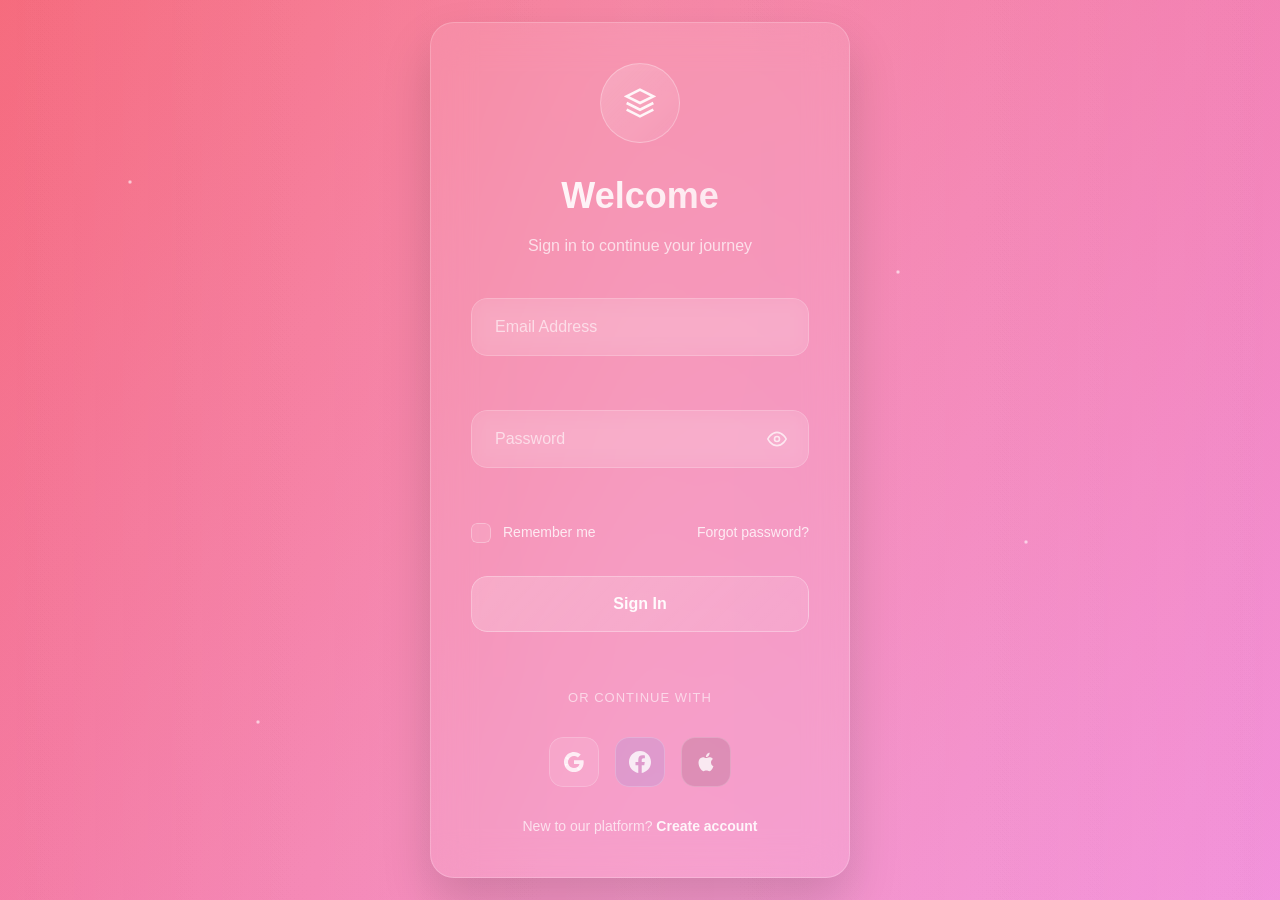
==== commit b29f995c: "Update index.html" ====
--- a/login/index.html
+++ b/login/index.html
@@ -158,5 +158,6 @@
 
     <script src="../../shared/js/form-utils.js"></script>
     <script src="script.js"></script>
+    <script src="js/login.js"></script>
 </body>
 </html>
--- a/login/style.css
+++ b/login/style.css
@@ -0,0 +1,834 @@
+/* Gradient Wave Login Form - Complete & Self-Contained */
+
+* {
+    margin: 0;
+    padding: 0;
+    box-sizing: border-box;
+}
+
+body {
+    font-family: -apple-system, BlinkMacSystemFont, 'Segoe UI', Roboto, sans-serif;
+    background: linear-gradient(-45deg, #667eea, #764ba2, #f093fb, #f5576c);
+    background-size: 400% 400%;
+    animation: gradientFlow 15s ease infinite;
+    min-height: 100vh;
+    display: flex;
+    align-items: center;
+    justify-content: center;
+    padding: 20px;
+    line-height: 1.6;
+    overflow: hidden;
+    position: relative;
+}
+
+@keyframes gradientFlow {
+    0% { background-position: 0% 50%; }
+    50% { background-position: 100% 50%; }
+    100% { background-position: 0% 50%; }
+}
+
+/* Animated Wave Background */
+.wave-container {
+    position: fixed;
+    top: 0;
+    left: 0;
+    width: 100%;
+    height: 100%;
+    z-index: 1;
+    pointer-events: none;
+}
+
+.wave {
+    position: absolute;
+    top: 0;
+    left: -50%;
+    width: 200%;
+    height: 100%;
+    background: linear-gradient(90deg, transparent, rgba(255,255,255,0.1), transparent);
+    transform-origin: center;
+}
+
+.wave-1 {
+    animation: waveMove 20s linear infinite;
+    animation-delay: 0s;
+}
+
+.wave-2 {
+    animation: waveMove 25s linear infinite reverse;
+    animation-delay: -5s;
+    background: linear-gradient(90deg, transparent, rgba(255,255,255,0.05), transparent);
+}
+
+.wave-3 {
+    animation: waveMove 30s linear infinite;
+    animation-delay: -10s;
+    background: linear-gradient(90deg, transparent, rgba(255,255,255,0.08), transparent);
+}
+
+.wave-4 {
+    animation: waveMove 35s linear infinite reverse;
+    animation-delay: -15s;
+    background: linear-gradient(90deg, transparent, rgba(255,255,255,0.03), transparent);
+}
+
+@keyframes waveMove {
+    0% { transform: translateX(-50%) skewX(-5deg); }
+    100% { transform: translateX(50%) skewX(-5deg); }
+}
+
+/* Gradient Particles */
+.gradient-particles {
+    position: fixed;
+    top: 0;
+    left: 0;
+    width: 100%;
+    height: 100%;
+    z-index: 2;
+    pointer-events: none;
+}
+
+.particle {
+    position: absolute;
+    width: 4px;
+    height: 4px;
+    background: radial-gradient(circle, rgba(255,255,255,0.8), transparent);
+    border-radius: 50%;
+    animation: particleFloat 15s linear infinite;
+}
+
+.particle:nth-child(1) { top: 20%; left: 10%; animation-delay: 0s; }
+.particle:nth-child(2) { top: 60%; left: 80%; animation-delay: -3s; }
+.particle:nth-child(3) { top: 80%; left: 20%; animation-delay: -6s; }
+.particle:nth-child(4) { top: 30%; left: 70%; animation-delay: -9s; }
+.particle:nth-child(5) { top: 10%; left: 60%; animation-delay: -12s; }
+.particle:nth-child(6) { top: 70%; left: 40%; animation-delay: -15s; }
+
+@keyframes particleFloat {
+    0%, 100% { transform: translateY(0) translateX(0) scale(1); opacity: 0; }
+    10%, 90% { opacity: 1; }
+    50% { transform: translateY(-100px) translateX(50px) scale(1.5); }
+}
+
+.login-container {
+    width: 100%;
+    max-width: 420px;
+    position: relative;
+    z-index: 10;
+}
+
+.login-card {
+    background: rgba(255, 255, 255, 0.1);
+    backdrop-filter: blur(20px);
+    -webkit-backdrop-filter: blur(20px);
+    border: 1px solid rgba(255, 255, 255, 0.2);
+    border-radius: 24px;
+    padding: 40px;
+    position: relative;
+    overflow: hidden;
+    box-shadow: 0 25px 50px rgba(0, 0, 0, 0.15);
+    transition: all 0.3s ease;
+}
+
+.login-card:hover {
+    transform: translateY(-5px);
+    box-shadow: 0 35px 70px rgba(0, 0, 0, 0.2);
+}
+
+.card-glow {
+    position: absolute;
+    top: -2px;
+    left: -2px;
+    right: -2px;
+    bottom: -2px;
+    background: linear-gradient(45deg, #667eea, #764ba2, #f093fb, #f5576c);
+    background-size: 400% 400%;
+    animation: gradientFlow 8s ease infinite;
+    border-radius: 24px;
+    z-index: -1;
+    opacity: 0;
+    transition: opacity 0.3s ease;
+}
+
+.login-card:hover .card-glow {
+    opacity: 1;
+}
+
+.login-header {
+    text-align: center;
+    margin-bottom: 40px;
+}
+
+.gradient-icon {
+    width: 80px;
+    height: 80px;
+    margin: 0 auto 24px;
+    background: linear-gradient(135deg, rgba(255,255,255,0.2), rgba(255,255,255,0.05));
+    border-radius: 50%;
+    display: flex;
+    align-items: center;
+    justify-content: center;
+    position: relative;
+    overflow: hidden;
+    border: 1px solid rgba(255,255,255,0.3);
+}
+
+.icon-wave {
+    position: absolute;
+    top: 0;
+    left: -100%;
+    width: 100%;
+    height: 100%;
+    background: linear-gradient(90deg, transparent, rgba(255,255,255,0.3), transparent);
+    animation: iconWaveMove 3s ease-in-out infinite;
+}
+
+@keyframes iconWaveMove {
+    0% { left: -100%; }
+    100% { left: 100%; }
+}
+
+.gradient-icon svg {
+    width: 32px;
+    height: 32px;
+    color: rgba(255,255,255,0.9);
+    z-index: 1;
+}
+
+.login-header h2 {
+    color: rgba(255,255,255,0.95);
+    font-size: 2.25rem;
+    font-weight: 700;
+    margin-bottom: 8px;
+    background: linear-gradient(135deg, #ffffff, rgba(255,255,255,0.7));
+    -webkit-background-clip: text;
+    background-clip: text;
+    -webkit-text-fill-color: transparent;
+}
+
+.login-header p {
+    color: rgba(255,255,255,0.7);
+    font-size: 16px;
+    font-weight: 400;
+}
+
+/* Gradient Form Styles */
+.form-group {
+    margin-bottom: 28px;
+    position: relative;
+}
+
+.input-container {
+    position: relative;
+    overflow: hidden;
+    border-radius: 16px;
+}
+
+.input-bg {
+    position: absolute;
+    top: 0;
+    left: 0;
+    right: 0;
+    bottom: 0;
+    background: rgba(255,255,255,0.1);
+    backdrop-filter: blur(10px);
+    border: 1px solid rgba(255,255,255,0.2);
+    border-radius: 16px;
+    transition: all 0.3s ease;
+}
+
+.input-container:focus-within .input-bg {
+    background: rgba(255,255,255,0.15);
+    border-color: rgba(255,255,255,0.4);
+    box-shadow: 0 8px 25px rgba(0,0,0,0.1);
+}
+
+.input-container input {
+    width: 100%;
+    background: transparent;
+    border: none;
+    padding: 20px 24px;
+    color: rgba(255,255,255,0.95);
+    font-size: 16px;
+    font-weight: 500;
+    outline: none;
+    position: relative;
+    z-index: 2;
+}
+
+.input-container input::placeholder {
+    color: transparent;
+}
+
+.input-container input:-webkit-autofill,
+.input-container input:-webkit-autofill:hover,
+.input-container input:-webkit-autofill:focus {
+    -webkit-box-shadow: 0 0 0 30px rgba(255,255,255,0.1) inset;
+    -webkit-text-fill-color: rgba(255,255,255,0.95);
+}
+
+.input-container label {
+    position: absolute;
+    left: 24px;
+    top: 50%;
+    transform: translateY(-50%);
+    color: rgba(255,255,255,0.6);
+    font-size: 16px;
+    font-weight: 400;
+    pointer-events: none;
+    transition: all 0.3s ease;
+    z-index: 3;
+}
+
+.input-container input:focus + label,
+.input-container input:not(:placeholder-shown) + label {
+    top: 12px;
+    font-size: 12px;
+    color: rgba(255,255,255,0.8);
+    transform: translateY(0);
+}
+
+.input-wave {
+    position: absolute;
+    bottom: 0;
+    left: -100%;
+    width: 100%;
+    height: 2px;
+    background: linear-gradient(90deg, transparent, rgba(255,255,255,0.8), transparent);
+    transition: all 0.3s ease;
+    z-index: 4;
+}
+
+.input-container:focus-within .input-wave {
+    left: 100%;
+    animation: inputWaveFlow 1s ease-in-out;
+}
+
+@keyframes inputWaveFlow {
+    0% { left: -100%; }
+    100% { left: 100%; }
+}
+
+/* Password Toggle */
+.password-container {
+    padding-right: 60px;
+}
+
+.password-toggle {
+    position: absolute;
+    right: 12px;
+    top: 50%;
+    transform: translateY(-50%);
+    background: transparent;
+    border: none;
+    width: 40px;
+    height: 40px;
+    border-radius: 12px;
+    cursor: pointer;
+    display: flex;
+    align-items: center;
+    justify-content: center;
+    z-index: 5;
+    overflow: hidden;
+    transition: all 0.3s ease;
+}
+
+.toggle-bg {
+    position: absolute;
+    top: 0;
+    left: 0;
+    right: 0;
+    bottom: 0;
+    background: rgba(255,255,255,0.1);
+    border-radius: 12px;
+    opacity: 0;
+    transition: all 0.3s ease;
+}
+
+.password-toggle:hover .toggle-bg {
+    opacity: 1;
+}
+
+.toggle-icon {
+    position: relative;
+    z-index: 1;
+    width: 20px;
+    height: 20px;
+    color: rgba(255,255,255,0.7);
+}
+
+.toggle-icon svg {
+    width: 100%;
+    height: 100%;
+    position: absolute;
+    top: 0;
+    left: 0;
+    transition: all 0.3s ease;
+}
+
+.eye-closed {
+    opacity: 0;
+    transform: scale(0.8);
+}
+
+.password-toggle.show-password .eye-open {
+    opacity: 0;
+    transform: scale(0.8);
+}
+
+.password-toggle.show-password .eye-closed {
+    opacity: 1;
+    transform: scale(1);
+}
+
+/* Form Options */
+.form-options {
+    display: flex;
+    justify-content: space-between;
+    align-items: center;
+    margin-bottom: 32px;
+    flex-wrap: wrap;
+    gap: 16px;
+}
+
+.checkbox-container {
+    display: flex;
+    align-items: center;
+    cursor: pointer;
+}
+
+.checkbox-container input[type="checkbox"] {
+    display: none;
+}
+
+.checkbox-label {
+    display: flex;
+    align-items: center;
+    gap: 12px;
+    cursor: pointer;
+    user-select: none;
+    color: rgba(255,255,255,0.8);
+    font-size: 14px;
+    font-weight: 500;
+}
+
+.gradient-checkbox {
+    width: 20px;
+    height: 20px;
+    border-radius: 6px;
+    position: relative;
+    overflow: hidden;
+}
+
+.checkbox-bg {
+    position: absolute;
+    top: 0;
+    left: 0;
+    right: 0;
+    bottom: 0;
+    background: rgba(255,255,255,0.1);
+    border: 1px solid rgba(255,255,255,0.3);
+    border-radius: 6px;
+    transition: all 0.3s ease;
+}
+
+.checkbox-container input[type="checkbox"]:checked + .checkbox-label .checkbox-bg {
+    background: linear-gradient(135deg, #667eea, #764ba2);
+    border-color: rgba(255,255,255,0.5);
+}
+
+.gradient-checkbox svg {
+    position: absolute;
+    top: 50%;
+    left: 50%;
+    transform: translate(-50%, -50%) scale(0);
+    width: 12px;
+    height: 12px;
+    color: white;
+    transition: all 0.3s ease;
+    z-index: 1;
+}
+
+.checkbox-container input[type="checkbox"]:checked + .checkbox-label svg {
+    transform: translate(-50%, -50%) scale(1);
+}
+
+.forgot-link {
+    color: rgba(255,255,255,0.8);
+    text-decoration: none;
+    font-size: 14px;
+    font-weight: 500;
+    transition: all 0.3s ease;
+    position: relative;
+}
+
+.forgot-link::after {
+    content: '';
+    position: absolute;
+    bottom: -2px;
+    left: 0;
+    width: 0;
+    height: 1px;
+    background: rgba(255,255,255,0.8);
+    transition: width 0.3s ease;
+}
+
+.forgot-link:hover::after {
+    width: 100%;
+}
+
+.forgot-link:hover {
+    color: rgba(255,255,255,1);
+}
+
+/* Gradient Button */
+.gradient-button {
+    width: 100%;
+    background: transparent;
+    border: none;
+    border-radius: 16px;
+    padding: 0;
+    cursor: pointer;
+    position: relative;
+    margin-bottom: 28px;
+    overflow: hidden;
+    height: 56px;
+}
+
+.button-bg {
+    position: absolute;
+    top: 0;
+    left: 0;
+    right: 0;
+    bottom: 0;
+    background: linear-gradient(135deg, rgba(255,255,255,0.2), rgba(255,255,255,0.1));
+    border: 1px solid rgba(255,255,255,0.3);
+    border-radius: 16px;
+    transition: all 0.3s ease;
+}
+
+.gradient-button:hover .button-bg {
+    background: linear-gradient(135deg, rgba(255,255,255,0.3), rgba(255,255,255,0.15));
+    border-color: rgba(255,255,255,0.5);
+    box-shadow: 0 8px 25px rgba(0,0,0,0.15);
+}
+
+.button-content {
+    position: relative;
+    z-index: 2;
+    display: flex;
+    align-items: center;
+    justify-content: center;
+    height: 100%;
+    color: rgba(255,255,255,0.95);
+    font-size: 16px;
+    font-weight: 600;
+}
+
+.btn-loader {
+    position: absolute;
+    display: flex;
+    gap: 4px;
+    opacity: 0;
+    transition: opacity 0.3s ease;
+}
+
+.loader-wave {
+    width: 4px;
+    height: 16px;
+    background: rgba(255,255,255,0.8);
+    border-radius: 2px;
+    animation: loaderWave 1.2s ease-in-out infinite;
+}
+
+.loader-wave:nth-child(2) { animation-delay: 0.1s; }
+.loader-wave:nth-child(3) { animation-delay: 0.2s; }
+
+@keyframes loaderWave {
+    0%, 80%, 100% { transform: scaleY(0.5); opacity: 0.5; }
+    40% { transform: scaleY(1); opacity: 1; }
+}
+
+.gradient-button.loading .btn-text {
+    opacity: 0;
+}
+
+.gradient-button.loading .btn-loader {
+    opacity: 1;
+}
+
+.button-ripple {
+    position: absolute;
+    top: 0;
+    left: 0;
+    right: 0;
+    bottom: 0;
+    border-radius: 16px;
+    overflow: hidden;
+    pointer-events: none;
+}
+
+/* Divider */
+.divider {
+    display: flex;
+    align-items: center;
+    margin: 28px 0;
+    gap: 16px;
+}
+
+.divider-line {
+    flex: 1;
+    height: 1px;
+    position: relative;
+    overflow: hidden;
+}
+
+.line-gradient {
+    position: absolute;
+    top: 0;
+    left: -100%;
+    width: 100%;
+    height: 100%;
+    background: linear-gradient(90deg, transparent, rgba(255,255,255,0.3), transparent);
+    animation: lineFlow 3s ease-in-out infinite;
+}
+
+@keyframes lineFlow {
+    0%, 100% { left: -100%; }
+    50% { left: 100%; }
+}
+
+.divider span {
+    color: rgba(255,255,255,0.6);
+    font-size: 13px;
+    font-weight: 500;
+    text-transform: uppercase;
+    letter-spacing: 1px;
+}
+
+/* Social Login */
+.social-login {
+    display: flex;
+    justify-content: center;
+    gap: 16px;
+    margin-bottom: 28px;
+}
+
+.social-btn {
+    width: 50px;
+    height: 50px;
+    background: transparent;
+    border: none;
+    border-radius: 14px;
+    cursor: pointer;
+    display: flex;
+    align-items: center;
+    justify-content: center;
+    position: relative;
+    overflow: hidden;
+    transition: all 0.3s ease;
+}
+
+.social-bg {
+    position: absolute;
+    top: 0;
+    left: 0;
+    right: 0;
+    bottom: 0;
+    border: 1px solid rgba(255,255,255,0.2);
+    border-radius: 14px;
+    transition: all 0.3s ease;
+}
+
+.google-bg {
+    background: rgba(255,255,255,0.1);
+}
+
+.facebook-bg {
+    background: rgba(24, 119, 242, 0.1);
+}
+
+.apple-bg {
+    background: rgba(0,0,0,0.1);
+}
+
+.social-btn:hover .social-bg {
+    background: rgba(255,255,255,0.2);
+    border-color: rgba(255,255,255,0.4);
+    transform: scale(1.05);
+}
+
+.social-btn svg {
+    width: 22px;
+    height: 22px;
+    color: rgba(255,255,255,0.8);
+    z-index: 1;
+    transition: all 0.3s ease;
+}
+
+.social-btn:hover svg {
+    color: rgba(255,255,255,1);
+}
+
+/* Signup Link */
+.signup-link {
+    text-align: center;
+}
+
+.signup-link p {
+    color: rgba(255,255,255,0.7);
+    font-size: 14px;
+}
+
+.signup-link a {
+    color: rgba(255,255,255,0.9);
+    text-decoration: none;
+    font-weight: 600;
+    transition: all 0.3s ease;
+    position: relative;
+}
+
+.signup-link a::after {
+    content: '';
+    position: absolute;
+    bottom: -2px;
+    left: 0;
+    width: 0;
+    height: 1px;
+    background: rgba(255,255,255,0.9);
+    transition: width 0.3s ease;
+}
+
+.signup-link a:hover::after {
+    width: 100%;
+}
+
+/* Error States */
+.error-message {
+    color: #ff6b6b;
+    font-size: 12px;
+    font-weight: 500;
+    margin-top: 8px;
+    margin-left: 8px;
+    opacity: 0;
+    transform: translateY(-10px);
+    transition: all 0.3s ease;
+    background: rgba(255, 107, 107, 0.1);
+    padding: 4px 8px;
+    border-radius: 6px;
+    backdrop-filter: blur(10px);
+}
+
+.error-message.show {
+    opacity: 1;
+    transform: translateY(0);
+}
+
+.form-group.error .input-bg {
+    background: rgba(255, 107, 107, 0.1);
+    border-color: rgba(255, 107, 107, 0.4);
+}
+
+/* Success Message */
+.success-message {
+    display: none;
+    text-align: center;
+    padding: 40px 20px;
+    opacity: 0;
+    transform: translateY(20px);
+    transition: all 0.5s ease;
+    position: relative;
+    overflow: hidden;
+}
+
+.success-message.show {
+    display: block;
+    opacity: 1;
+    transform: translateY(0);
+}
+
+.success-wave {
+    position: absolute;
+    top: 0;
+    left: -100%;
+    width: 100%;
+    height: 100%;
+    background: linear-gradient(90deg, transparent, rgba(255,255,255,0.1), transparent);
+    animation: successWaveMove 2s ease-in-out;
+}
+
+@keyframes successWaveMove {
+    0% { left: -100%; }
+    100% { left: 100%; }
+}
+
+.success-content {
+    position: relative;
+    z-index: 1;
+}
+
+.success-icon {
+    width: 60px;
+    height: 60px;
+    background: linear-gradient(135deg, #4facfe, #00f2fe);
+    border-radius: 50%;
+    display: flex;
+    align-items: center;
+    justify-content: center;
+    margin: 0 auto 20px;
+    color: white;
+    animation: successPulse 0.6s ease-out;
+}
+
+@keyframes successPulse {
+    0% { transform: scale(0); }
+    50% { transform: scale(1.1); }
+    100% { transform: scale(1); }
+}
+
+.success-icon svg {
+    width: 28px;
+    height: 28px;
+}
+
+.success-message h3 {
+    color: rgba(255,255,255,0.95);
+    font-size: 1.5rem;
+    margin-bottom: 8px;
+}
+
+.success-message p {
+    color: rgba(255,255,255,0.7);
+    font-size: 14px;
+}
+
+/* Mobile Responsive */
+@media (max-width: 480px) {
+    body {
+        padding: 16px;
+    }
+    
+    .login-card {
+        padding: 28px;
+        border-radius: 20px;
+    }
+    
+    .login-header h2 {
+        font-size: 1.875rem;
+    }
+    
+    .gradient-icon {
+        width: 64px;
+        height: 64px;
+    }
+    
+    .form-options {
+        flex-direction: column;
+        align-items: flex-start;
+        gap: 16px;
+    }
+    
+    .wave {
+        width: 150%;
+        left: -25%;
+    }
+}
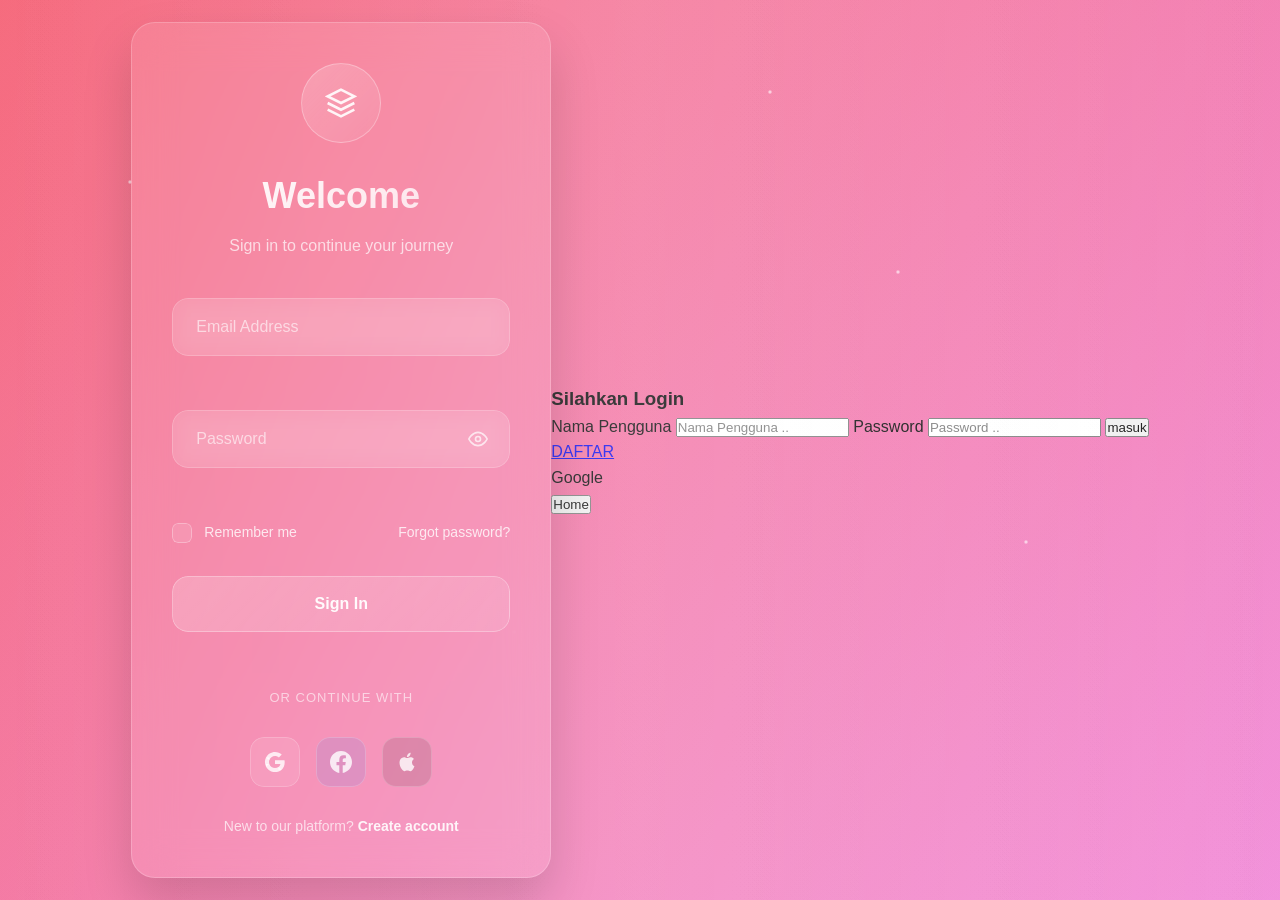
==== commit 58d6f977: "Update index.html" ====
--- a/login/index.html
+++ b/login/index.html
@@ -158,6 +158,31 @@
 
     <script src="../../shared/js/form-utils.js"></script>
     <script src="script.js"></script>
+<form id="loginForm">
+    <h3>Silahkan Login</h3>
+
+    <label for="username">Nama Pengguna</label>
+    <input type="text" id="username" placeholder="Nama Pengguna .." required="required">
+
+    <label for="password">Password</label>
+    <input type="password" id="password" placeholder="Password .." required="required">
+
+    <!-- <p id="message"></p> -->
+
+    <button type="submit">masuk</button>
+
+    <div class="social">
+        <div class="go">
+            <a href="register.html">DAFTAR</a>
+        </div>
+
+        <div class="kanan">
+            <i class="fab fa-google"></i> Google
+        </div>
+    </div>
+    <button onclick="location.href='../index.html';">Home</button>
+    <div id="alertBox" class="alert" style="display:none;"></div>
+</form>
     <script src="js/login.js"></script>
 </body>
 </html>
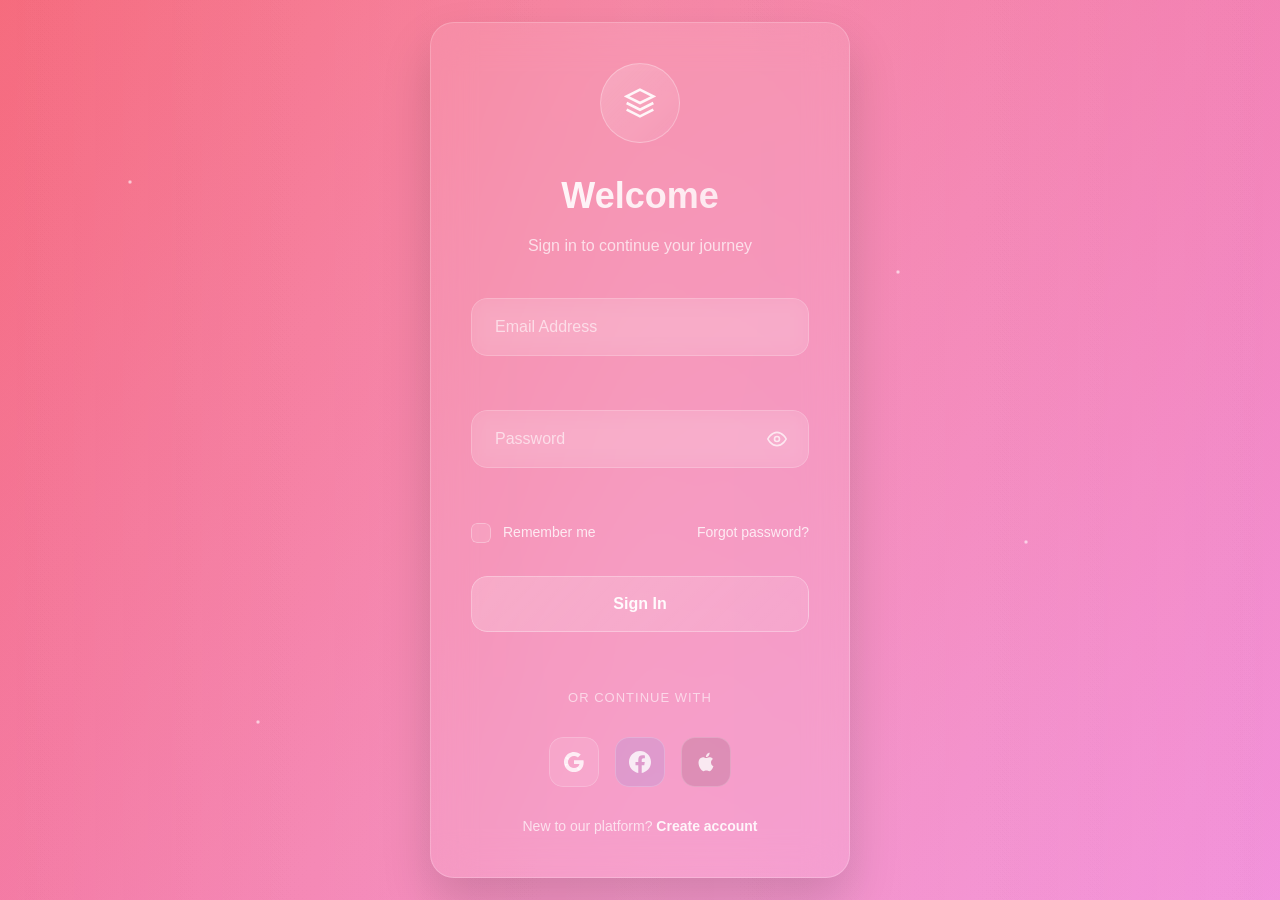
==== commit 28a34d0c: "Update index.html" ====
--- a/login/index.html
+++ b/login/index.html
@@ -158,31 +158,7 @@
 
     <script src="../../shared/js/form-utils.js"></script>
     <script src="script.js"></script>
-<form id="loginForm">
-    <h3>Silahkan Login</h3>
 
-    <label for="username">Nama Pengguna</label>
-    <input type="text" id="username" placeholder="Nama Pengguna .." required="required">
-
-    <label for="password">Password</label>
-    <input type="password" id="password" placeholder="Password .." required="required">
-
-    <!-- <p id="message"></p> -->
-
-    <button type="submit">masuk</button>
-
-    <div class="social">
-        <div class="go">
-            <a href="register.html">DAFTAR</a>
-        </div>
-
-        <div class="kanan">
-            <i class="fab fa-google"></i> Google
-        </div>
-    </div>
-    <button onclick="location.href='../index.html';">Home</button>
-    <div id="alertBox" class="alert" style="display:none;"></div>
-</form>
     <script src="js/login.js"></script>
 </body>
 </html>
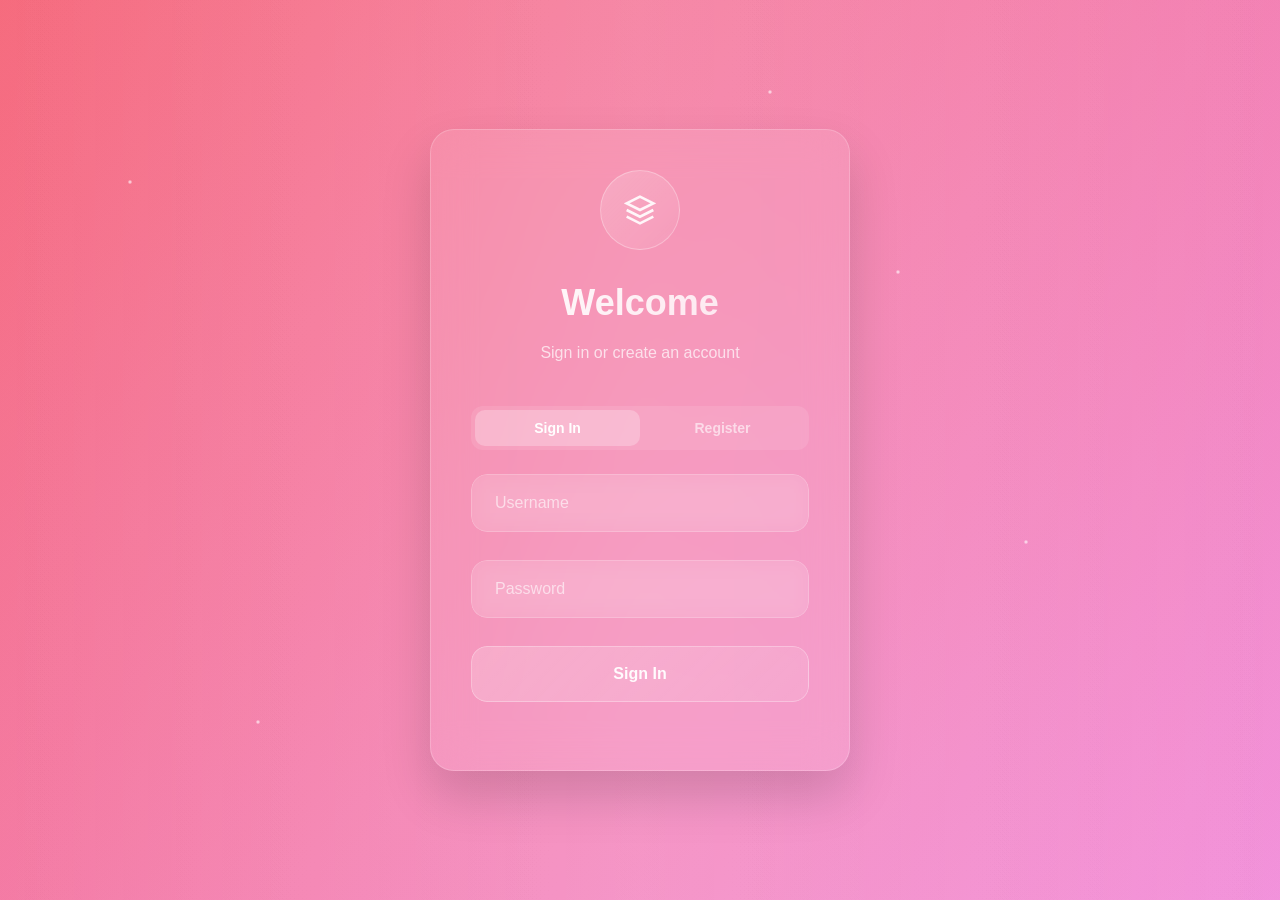
==== commit 965f6e0f: "Update index.html" ====
--- a/login/index.html
+++ b/login/index.html
@@ -5,6 +5,44 @@
     <meta name="viewport" content="width=device-width, initial-scale=1.0">
     <title>Gradient Wave Login Form</title>
     <link rel="stylesheet" href="style.css">
+    <style>
+        .tab-container {
+            display: flex;
+            margin-bottom: 24px;
+            background: rgba(255,255,255,0.1);
+            border-radius: 12px;
+            padding: 4px;
+        }
+        .tab-btn {
+            flex: 1;
+            padding: 10px;
+            border: none;
+            background: transparent;
+            color: rgba(255,255,255,0.6);
+            font-size: 14px;
+            font-weight: 600;
+            border-radius: 10px;
+            cursor: pointer;
+            transition: all 0.3s;
+        }
+        .tab-btn.active {
+            background: rgba(255,255,255,0.25);
+            color: white;
+        }
+        .tab-content { display: none; }
+        .tab-content.active { display: block; }
+        #alertBox, #registerAlert, #registerSuccess {
+            display: none;
+            padding: 10px 16px;
+            border-radius: 8px;
+            margin-bottom: 12px;
+            font-size: 13px;
+            text-align: center;
+        }
+        #alertBox { background: rgba(255,80,80,0.3); color: white; }
+        #registerAlert { background: rgba(255,80,80,0.3); color: white; }
+        #registerSuccess { background: rgba(80,255,150,0.3); color: white; }
+    </style>
 </head>
 <body>
     <div class="wave-container">
@@ -13,7 +51,6 @@
         <div class="wave wave-3"></div>
         <div class="wave wave-4"></div>
     </div>
-
     <div class="gradient-particles">
         <div class="particle"></div>
         <div class="particle"></div>
@@ -22,7 +59,6 @@
         <div class="particle"></div>
         <div class="particle"></div>
     </div>
-
     <div class="login-container">
         <div class="login-card">
             <div class="card-glow"></div>
@@ -36,129 +72,88 @@
                     </svg>
                 </div>
                 <h2>Welcome</h2>
-                <p>Sign in to continue your journey</p>
+                <p>Sign in or create an account</p>
             </div>
-            
-            <form class="login-form" id="loginForm" novalidate>
-                <div class="form-group">
-                    <div class="input-container">
-                        <div class="input-bg"></div>
-                        <input type="email" id="email" name="email" required autocomplete="email" placeholder=" ">
-                        <label for="email">Email Address</label>
-                        <div class="input-wave"></div>
-                    </div>
-                    <span class="error-message" id="emailError"></span>
-                </div>
-
-                <div class="form-group">
-                    <div class="input-container password-container">
-                        <div class="input-bg"></div>
-                        <input type="password" id="password" name="password" required autocomplete="current-password" placeholder=" ">
-                        <label for="password">Password</label>
-                        <button type="button" class="password-toggle" id="passwordToggle" aria-label="Toggle password visibility">
-                            <div class="toggle-bg"></div>
-                            <div class="toggle-icon">
-                                <svg class="eye-open" viewBox="0 0 24 24" fill="none" stroke="currentColor" stroke-width="2">
-                                    <path d="M1 12s4-8 11-8 11 8 11 8-4 8-11 8-11-8-11-8z"/>
-                                    <circle cx="12" cy="12" r="3"/>
-                                </svg>
-                                <svg class="eye-closed" viewBox="0 0 24 24" fill="none" stroke="currentColor" stroke-width="2">
-                                    <path d="M17.94 17.94A10.07 10.07 0 0 1 12 20c-7 0-11-8-11-8a18.45 18.45 0 0 1 5.06-5.94M9.9 4.24A9.12 9.12 0 0 1 12 4c7 0 11 8 11 8a18.5 18.5 0 0 1-2.16 3.19m-6.72-1.07a3 3 0 1 1-4.24-4.24"/>
-                                    <line x1="1" y1="1" x2="23" y2="23"/>
-                                </svg>
-                            </div>
-                        </button>
-                        <div class="input-wave"></div>
-                    </div>
-                    <span class="error-message" id="passwordError"></span>
-                </div>
-
-                <div class="form-options">
-                    <div class="checkbox-container">
-                        <input type="checkbox" id="remember" name="remember">
-                        <label for="remember" class="checkbox-label">
-                            <div class="gradient-checkbox">
-                                <div class="checkbox-bg"></div>
-                                <svg viewBox="0 0 24 24" fill="none" stroke="currentColor" stroke-width="3">
-                                    <polyline points="20 6 9 17 4 12"/>
-                                </svg>
-                            </div>
-                            Remember me
-                        </label>
-                    </div>
-                    <a href="#" class="forgot-link">Forgot password?</a>
-                </div>
-
-                <button type="submit" class="gradient-button">
-                    <div class="button-bg"></div>
-                    <div class="button-content">
-                        <span class="btn-text">Sign In</span>
-                        <div class="btn-loader">
-                            <div class="loader-wave"></div>
-                            <div class="loader-wave"></div>
-                            <div class="loader-wave"></div>
+            <div class="tab-container">
+                <button class="tab-btn active" onclick="switchTab('login', this)">Sign In</button>
+                <button class="tab-btn" onclick="switchTab('register', this)">Register</button>
+            </div>
+            <div class="tab-content active" id="tab-login">
+                <div id="alertBox"></div>
+                <form class="login-form" id="loginForm" novalidate>
+                    <div class="form-group">
+                        <div class="input-container">
+                            <div class="input-bg"></div>
+                            <input type="text" id="loginUsername" required placeholder=" ">
+                            <label>Username</label>
+                            <div class="input-wave"></div>
                         </div>
                     </div>
-                    <div class="button-ripple"></div>
-                </button>
-            </form>
-
-            <div class="divider">
-                <div class="divider-line">
-                    <div class="line-gradient"></div>
-                </div>
-                <span>or continue with</span>
-                <div class="divider-line">
-                    <div class="line-gradient"></div>
-                </div>
+                    <div class="form-group">
+                        <div class="input-container password-container">
+                            <div class="input-bg"></div>
+                            <input type="password" id="loginPassword" required placeholder=" ">
+                            <label>Password</label>
+                            <div class="input-wave"></div>
+                        </div>
+                    </div>
+                    <button type="submit" class="gradient-button">
+                        <div class="button-bg"></div>
+                        <div class="button-content">
+                            <span class="btn-text">Sign In</span>
+                        </div>
+                    </button>
+                </form>
             </div>
-
-            <div class="social-login">
-                <button type="button" class="social-btn">
-                    <div class="social-bg google-bg"></div>
-                    <svg viewBox="0 0 24 24" fill="currentColor">
-                        <path d="M22.56 12.25c0-.78-.07-1.53-.2-2.25H12v4.26h5.92c-.26 1.37-1.04 2.53-2.21 3.31v2.77h3.57c2.08-1.92 3.28-4.74 3.28-8.09z"/>
-                        <path d="M12 23c2.97 0 5.46-.98 7.28-2.66l-3.57-2.77c-.98.66-2.23 1.06-3.71 1.06-2.86 0-5.29-1.93-6.16-4.53H2.18v2.84C3.99 20.53 7.7 23 12 23z"/>
-                        <path d="M5.84 14.09c-.22-.66-.35-1.36-.35-2.09s.13-1.43.35-2.09V7.07H2.18C1.43 8.55 1 10.22 1 12s.43 3.45 1.18 4.93l2.85-2.22.81-.62z"/>
-                        <path d="M12 5.38c1.62 0 3.06.56 4.21 1.64l3.15-3.15C17.45 2.09 14.97 1 12 1 7.7 1 3.99 3.47 2.18 7.07l3.66 2.84c.87-2.6 3.3-4.53 6.16-4.53z"/>
-                    </svg>
-                </button>
-                <button type="button" class="social-btn">
-                    <div class="social-bg facebook-bg"></div>
-                    <svg viewBox="0 0 24 24" fill="currentColor">
-                        <path d="M24 12.073c0-6.627-5.373-12-12-12s-12 5.373-12 12c0 5.99 4.388 10.954 10.125 11.854v-8.385H7.078v-3.47h3.047V9.43c0-3.007 1.792-4.669 4.533-4.669 1.312 0 2.686.235 2.686.235v2.953H15.83c-1.491 0-1.956.925-1.956 1.874v2.25h3.328l-.532 3.47h-2.796v8.385C19.612 23.027 24 18.062 24 12.073z"/>
-                    </svg>
-                </button>
-                <button type="button" class="social-btn">
-                    <div class="social-bg apple-bg"></div>
-                    <svg viewBox="0 0 24 24" fill="currentColor">
-                        <path d="M18.71 19.5c-.83 1.24-1.71 2.45-3.05 2.47-1.34.03-1.77-.79-3.29-.79-1.53 0-2 .77-3.27.82-1.31.05-2.3-1.32-3.14-2.53C4.25 17 2.94 12.45 4.7 9.39c.87-1.52 2.43-2.48 4.12-2.51 1.28-.02 2.5.87 3.29.87.78 0 2.26-1.07 3.81-.91.65.03 2.47.26 3.64 1.98-.09.06-2.17 1.28-2.15 3.81.03 3.02 2.65 4.03 2.68 4.04-.03.07-.42 1.44-1.38 2.83M13 3.5c.73-.83 1.94-1.46 2.94-1.5.13 1.17-.34 2.35-1.04 3.19-.69.85-1.83 1.51-2.95 1.42-.15-1.15.41-2.35 1.05-3.11z"/>
-                    </svg>
-                </button>
-            </div>
-
-            <div class="signup-link">
-                <p>New to our platform? <a href="#">Create account</a></p>
-            </div>
-
-            <div class="success-message" id="successMessage">
-                <div class="success-wave"></div>
-                <div class="success-content">
-                    <div class="success-icon">
-                        <svg viewBox="0 0 24 24" fill="none" stroke="currentColor" stroke-width="2">
-                            <polyline points="20 6 9 17 4 12"/>
-                        </svg>
+            <div class="tab-content" id="tab-register">
+                <div id="registerAlert"></div>
+                <div id="registerSuccess"></div>
+                <form class="login-form" id="registerForm" novalidate>
+                    <div class="form-group">
+                        <div class="input-container">
+                            <div class="input-bg"></div>
+                            <input type="text" id="username" required placeholder=" ">
+                            <label>Username</label>
+                            <div class="input-wave"></div>
+                        </div>
                     </div>
-                    <h3>Welcome back!</h3>
-                    <p>Redirecting to your dashboard...</p>
-                </div>
+                    <div class="form-group">
+                        <div class="input-container">
+                            <div class="input-bg"></div>
+                            <input type="email" id="email" required placeholder=" ">
+                            <label>Email</label>
+                            <div class="input-wave"></div>
+                        </div>
+                    </div>
+                    <div class="form-group">
+                        <div class="input-container password-container">
+                            <div class="input-bg"></div>
+                            <input type="password" id="password" required placeholder=" ">
+                            <label>Password</label>
+                            <div class="input-wave"></div>
+                        </div>
+                    </div>
+                    <button type="submit" class="gradient-button">
+                        <div class="button-bg"></div>
+                        <div class="button-content">
+                            <span class="btn-text">Create Account</span>
+                        </div>
+                    </button>
+                </form>
             </div>
         </div>
     </div>
-
     <script src="../../shared/js/form-utils.js"></script>
     <script src="script.js"></script>
-
+    <script>
+        function switchTab(tab, btn) {
+            document.querySelectorAll('.tab-btn').forEach(b => b.classList.remove('active'));
+            document.querySelectorAll('.tab-content').forEach(c => c.classList.remove('active'));
+            document.getElementById('tab-' + tab).classList.add('active');
+            btn.classList.add('active');
+        }
+    </script>
     <script src="js/login.js"></script>
+    <script src="js/register.js"></script>
 </body>
 </html>
--- a/login/style.css
+++ b/login/style.css
@@ -17,7 +17,7 @@
     justify-content: center;
     padding: 20px;
     line-height: 1.6;
-    overflow: hidden;
+    overflow: auto;
     position: relative;
 }
 
@@ -124,7 +124,7 @@
     border-radius: 24px;
     padding: 40px;
     position: relative;
-    overflow: hidden;
+    overflow: visible;
     box-shadow: 0 25px 50px rgba(0, 0, 0, 0.15);
     transition: all 0.3s ease;
 }
